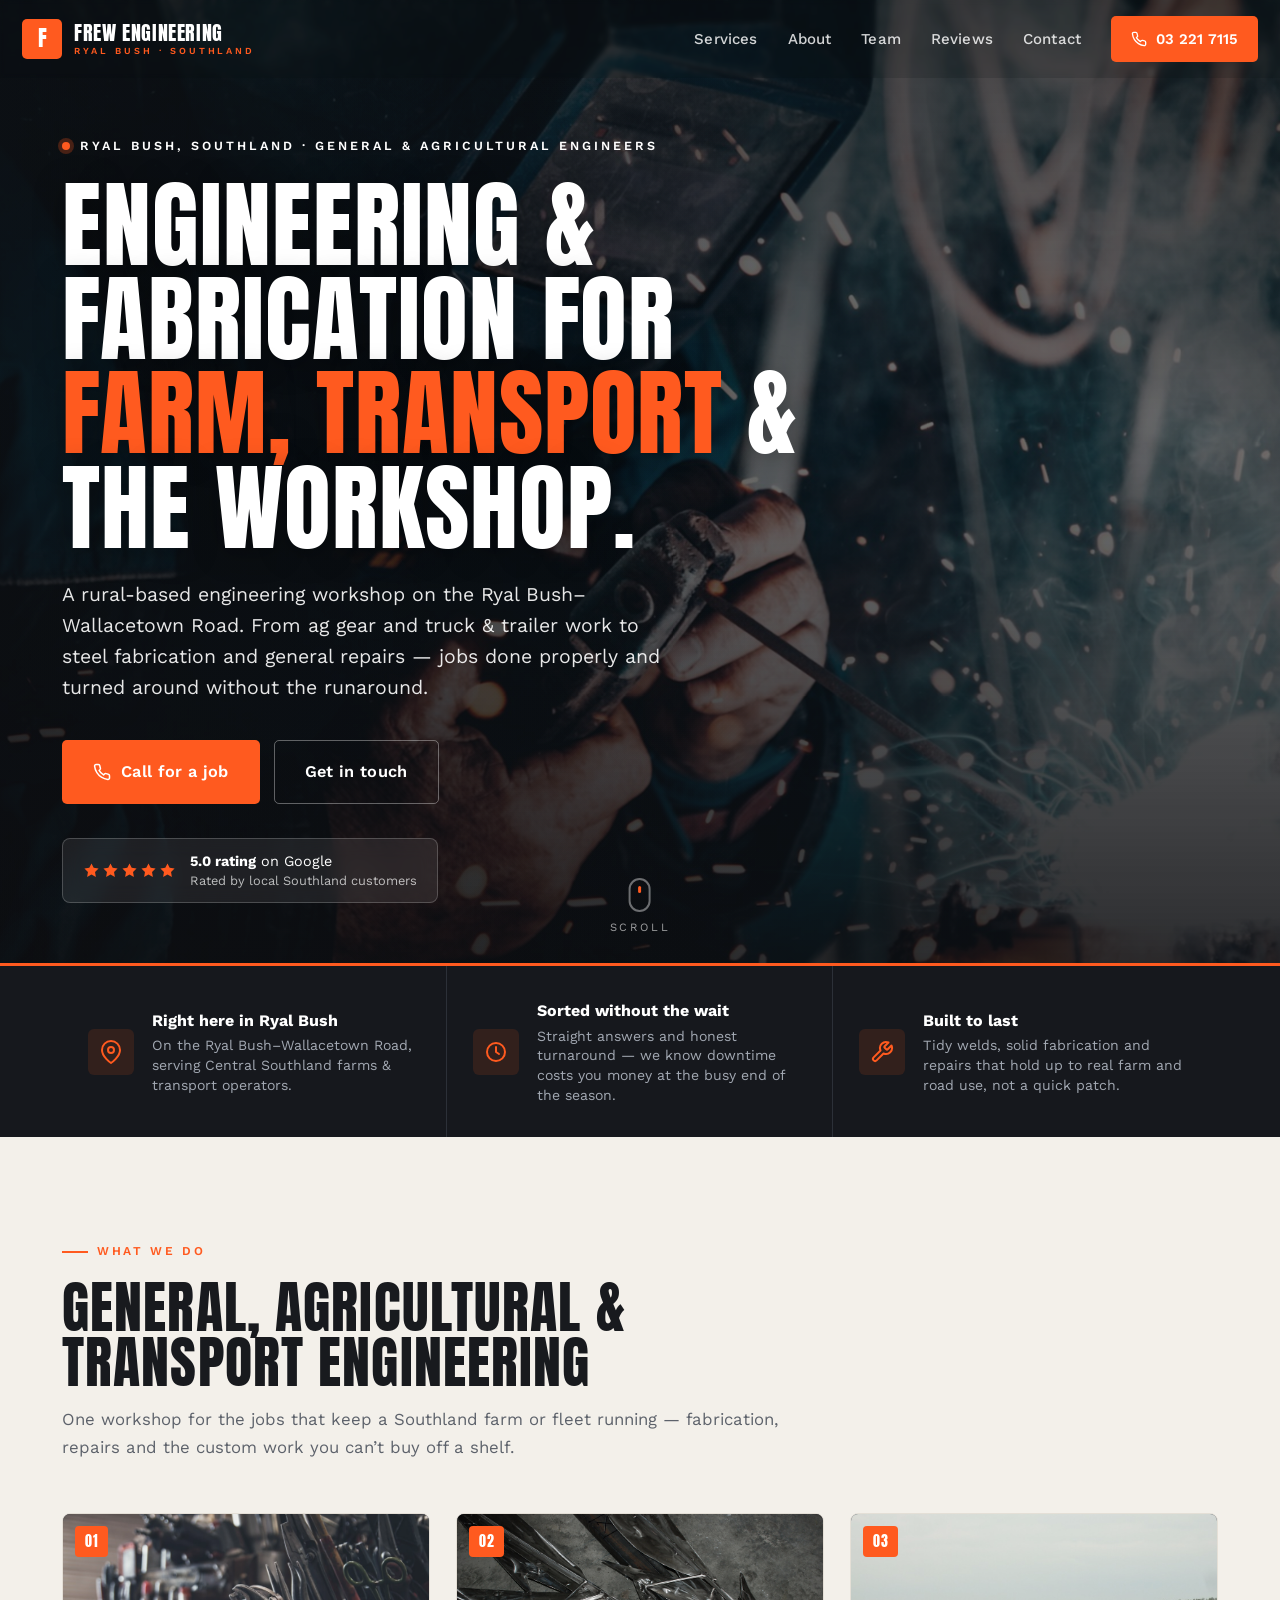
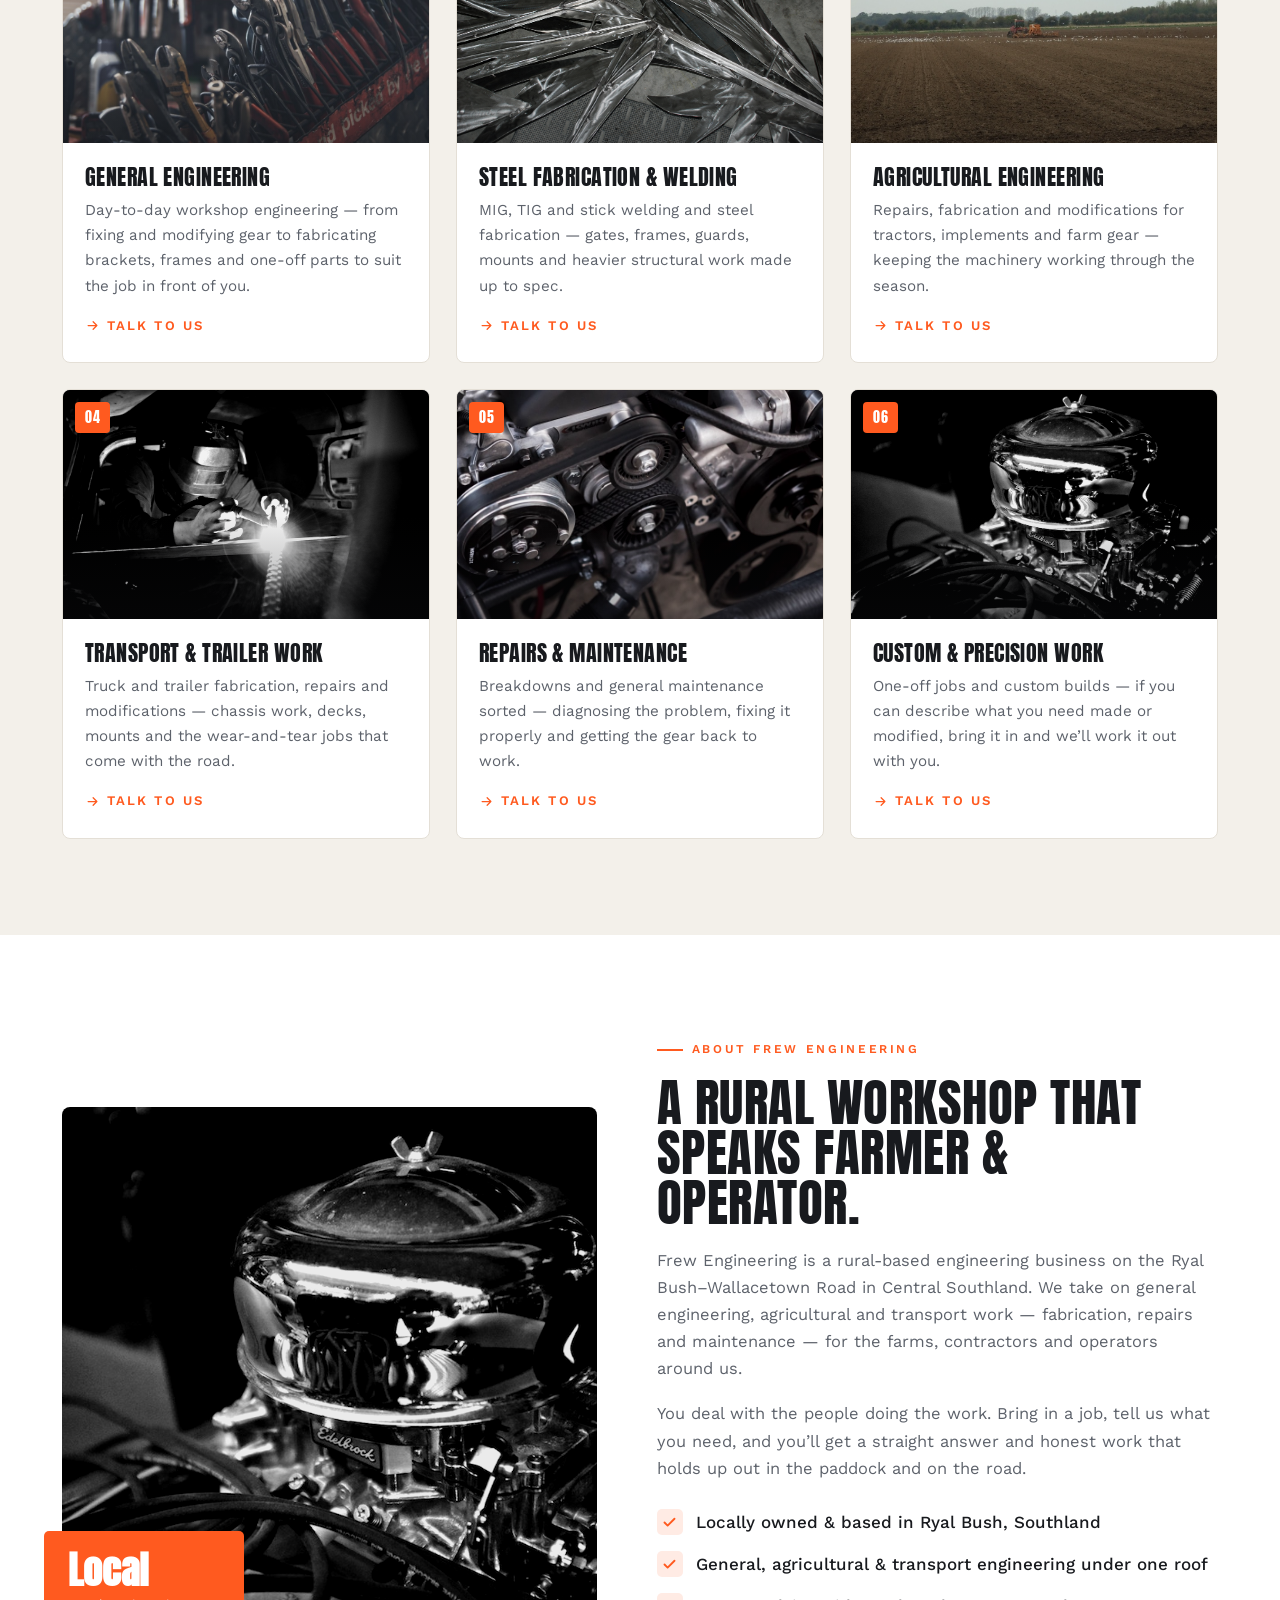
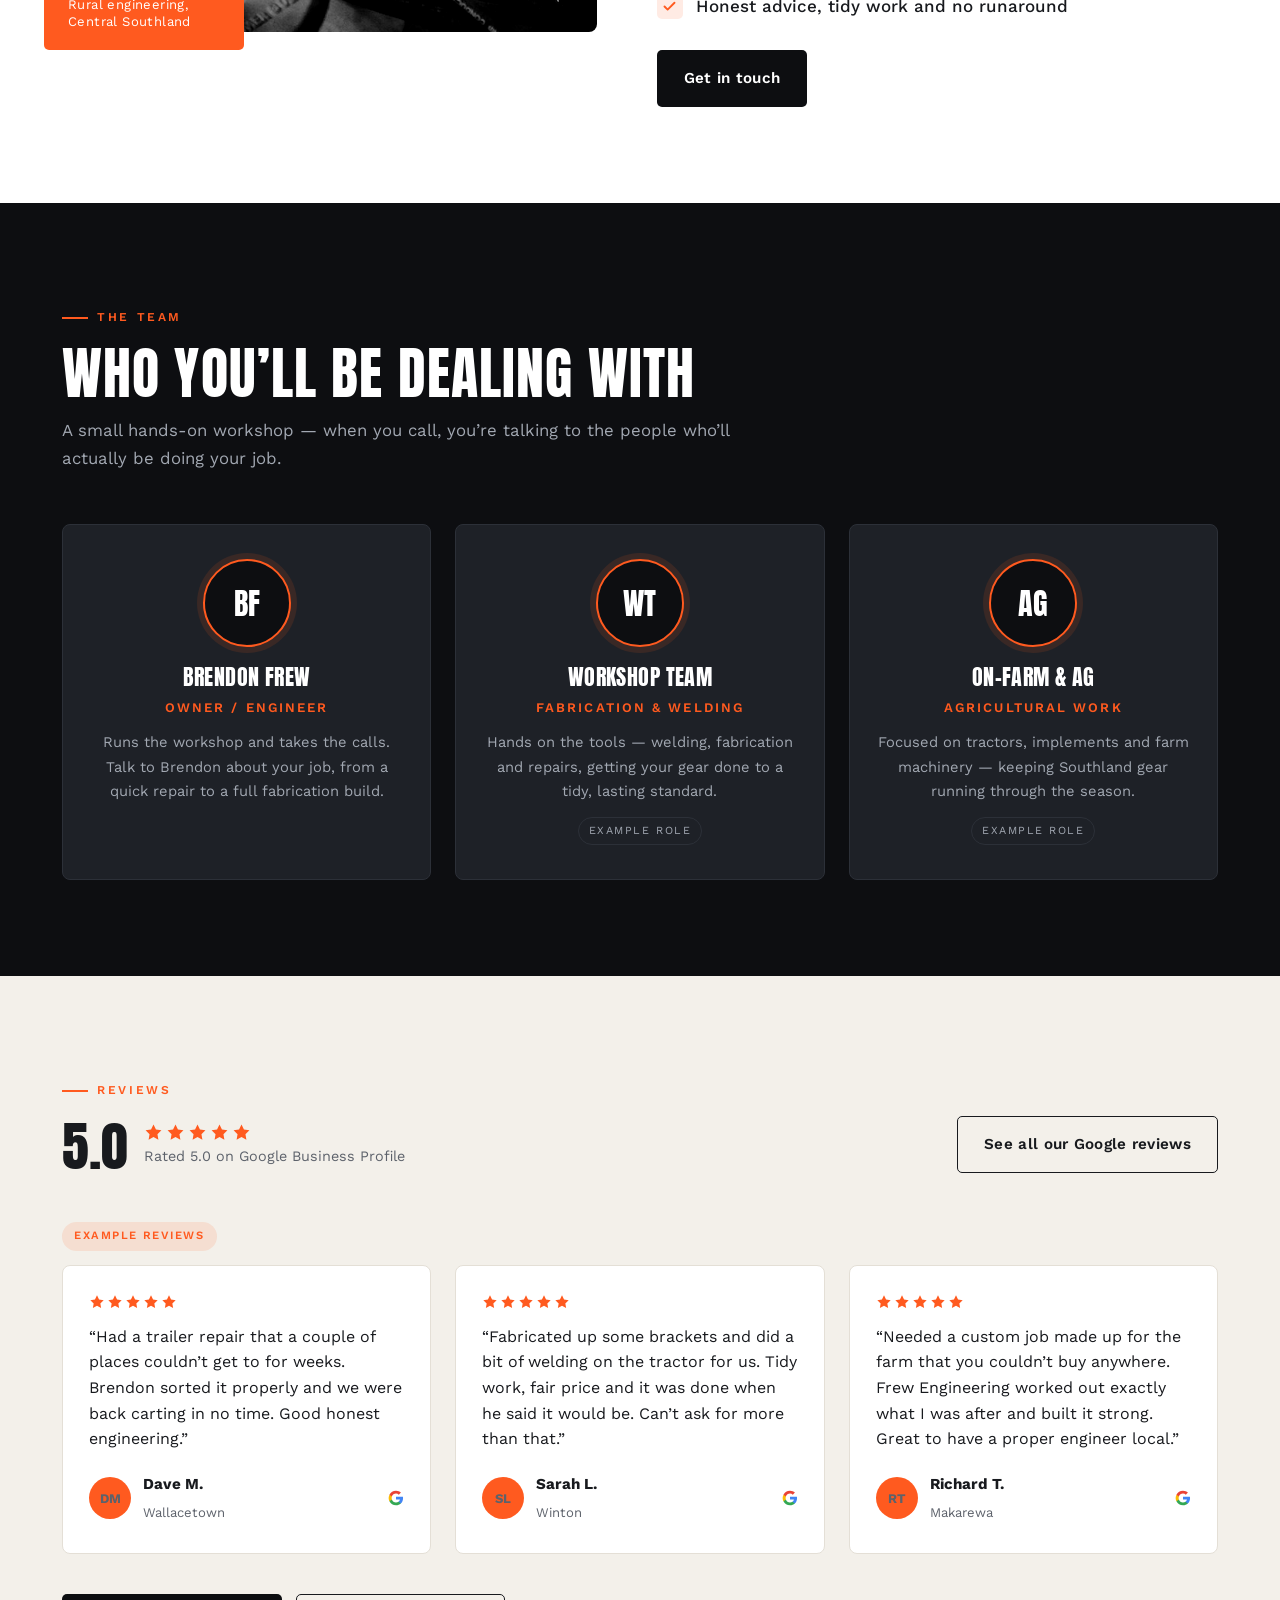
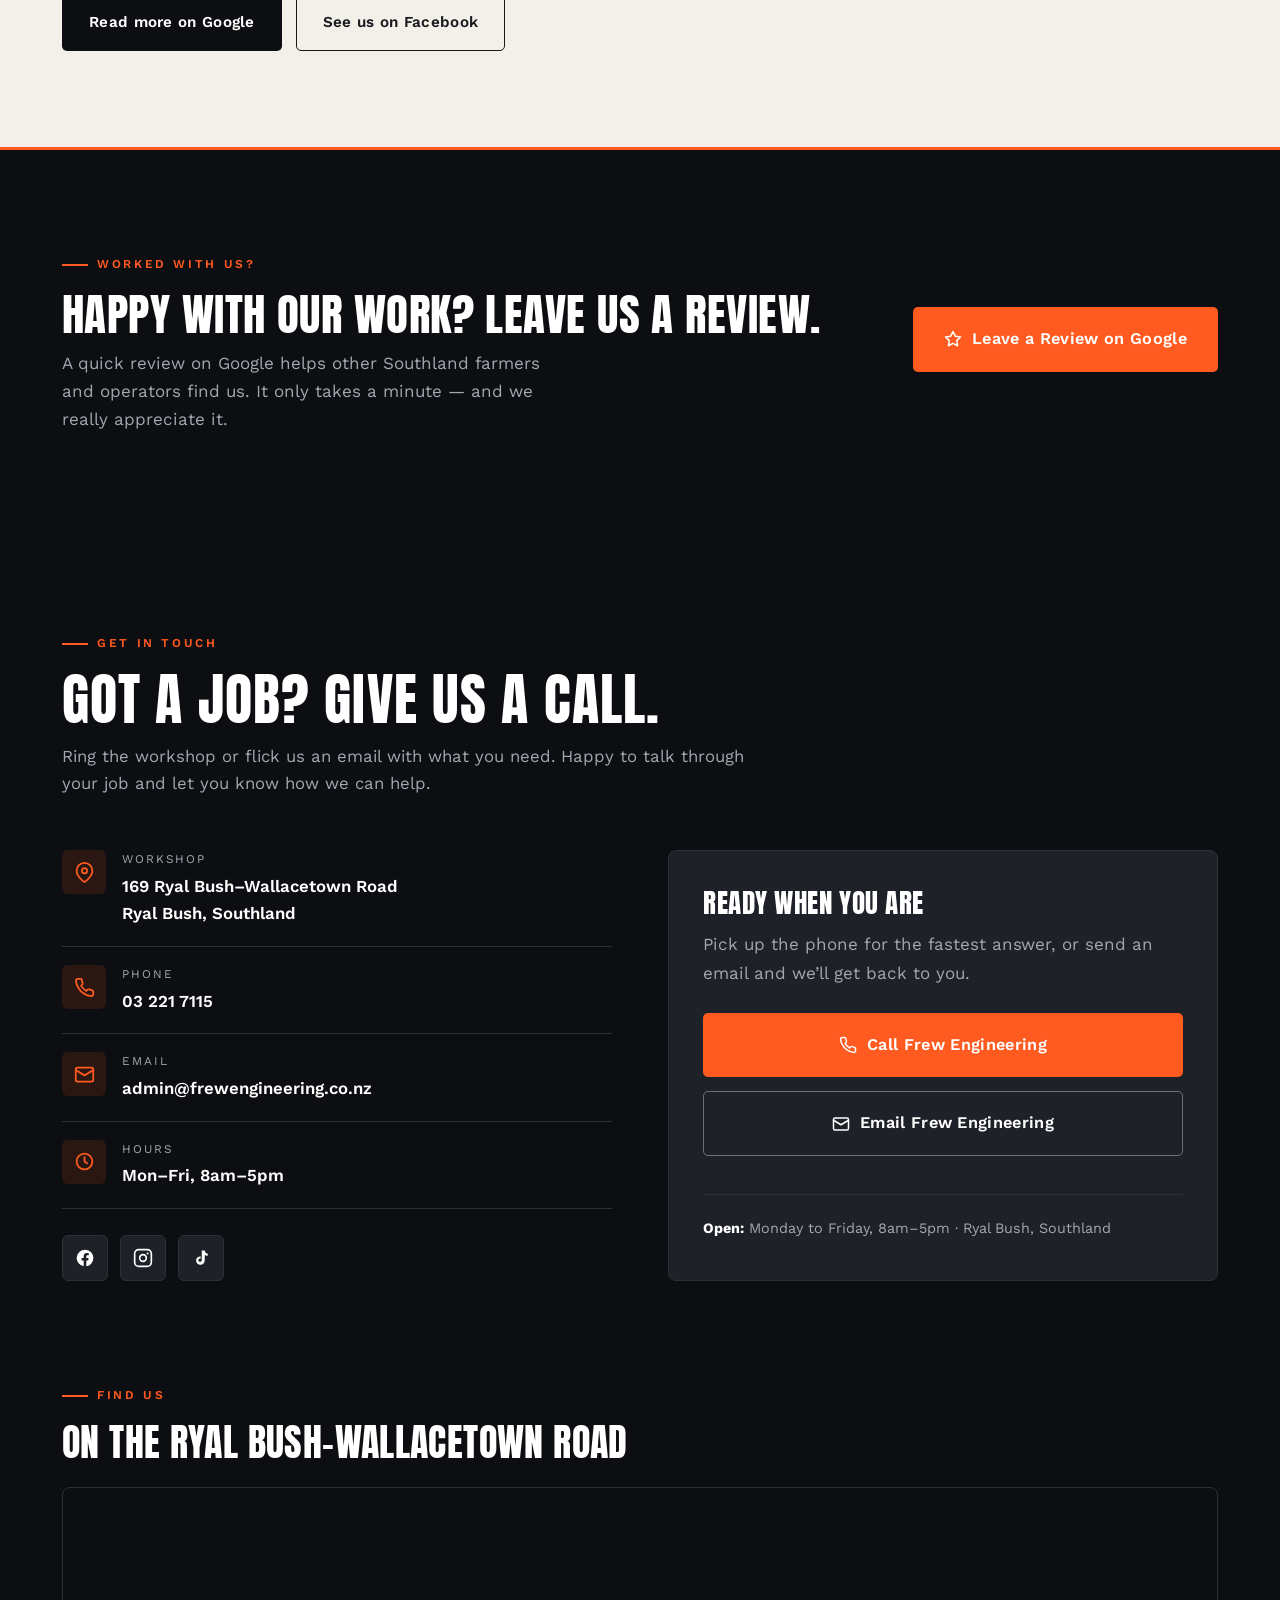
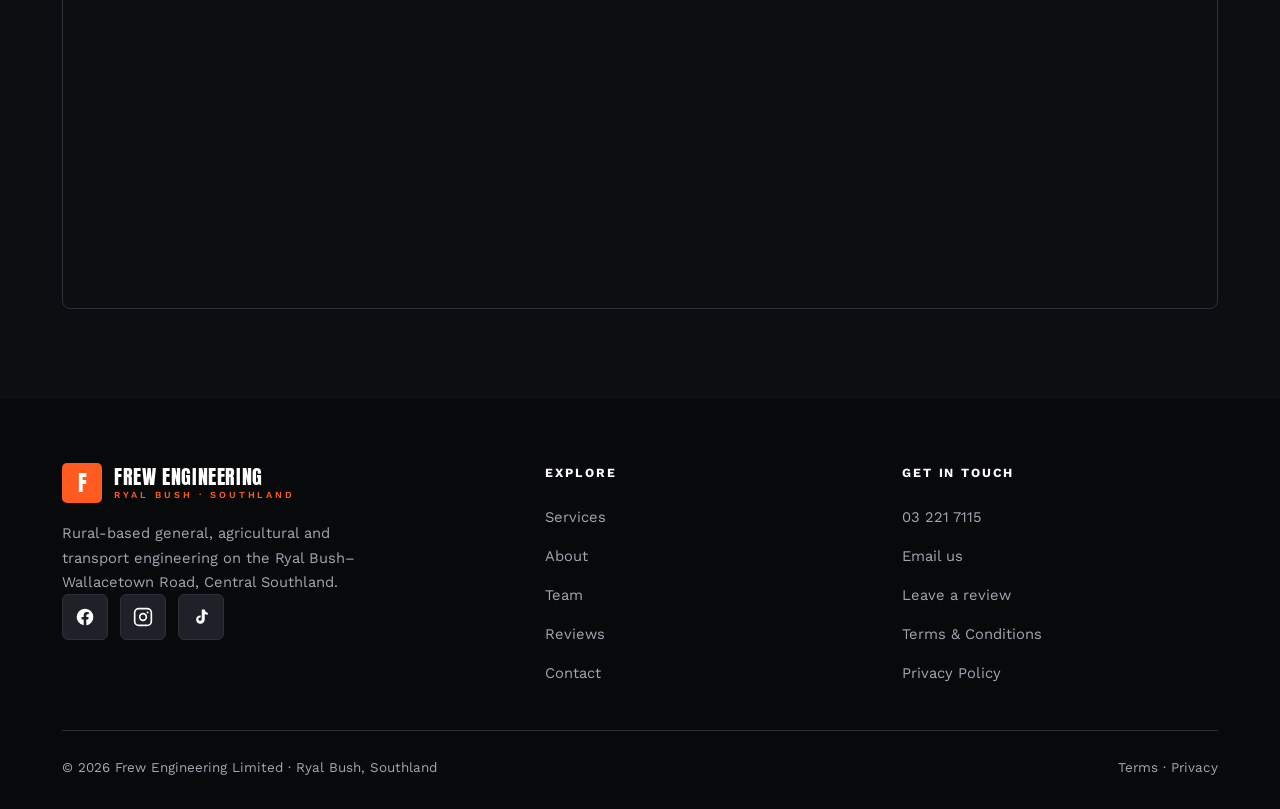
==== index.html @ 69d9ba25 "Initial build: Frew Engineering Limited" ====
<!DOCTYPE html>
<html lang="en-NZ">
<head>
<meta charset="UTF-8">
<meta name="viewport" content="width=device-width, initial-scale=1">
<title>Frew Engineering Limited | General &amp; Agricultural Engineering, Ryal Bush</title>
<meta name="description" content="Frew Engineering Limited — rural-based general, agricultural and transport engineering at Ryal Bush, Southland. Welding, steel fabrication, repairs and maintenance. Call Brendon on 03 221 7115.">
<meta name="theme-color" content="#0d0e11">
<link rel="icon" href="favicon.svg" type="image/svg+xml">
<!-- Open Graph -->
<meta property="og:type" content="website">
<meta property="og:title" content="Frew Engineering Limited | Engineering &amp; Fabrication, Ryal Bush">
<meta property="og:description" content="Rural-based general, agricultural and transport engineering in Central Southland. Welding, fabrication, repairs and maintenance.">
<meta property="og:image" content="img/hero-1.jpg">
<link rel="preconnect" href="https://fonts.googleapis.com">
<link rel="preconnect" href="https://fonts.gstatic.com" crossorigin>
<link href="https://fonts.googleapis.com/css2?family=Anton&family=Work+Sans:wght@400;500;600;700&display=swap" rel="stylesheet">
<link rel="stylesheet" href="styles.css">
</head>
<body>

<!-- INTRO -->
<div id="intro">
  <div class="intro-mark">
    <div class="m"><span>FREW ENGINEERING</span></div>
    <div class="bar"></div>
    <div class="sub">Ryal Bush &middot; Southland</div>
  </div>
</div>

<!-- NAV -->
<header class="nav" id="nav">
  <a href="#top" class="brand" aria-label="Frew Engineering Limited home">
    <span class="brand-mark">F</span>
    <span class="brand-name">Frew Engineering<small>Ryal Bush &middot; Southland</small></span>
  </a>
  <nav class="nav-links" id="navlinks" aria-label="Primary">
    <a href="#services" class="link">Services</a>
    <a href="#about" class="link">About</a>
    <a href="#crew" class="link">Team</a>
    <a href="#reviews" class="link">Reviews</a>
    <a href="#contact" class="link">Contact</a>
    <a href="tel:+6432217115" class="nav-cta">
      <svg viewBox="0 0 24 24" fill="none" stroke="currentColor" stroke-width="2" stroke-linecap="round" stroke-linejoin="round"><path d="M22 16.92v3a2 2 0 0 1-2.18 2 19.79 19.79 0 0 1-8.63-3.07 19.5 19.5 0 0 1-6-6 19.79 19.79 0 0 1-3.07-8.67A2 2 0 0 1 4.11 2h3a2 2 0 0 1 2 1.72c.13.98.36 1.94.7 2.86a2 2 0 0 1-.45 2.11L8.09 9.91a16 16 0 0 0 6 6l1.22-1.27a2 2 0 0 1 2.11-.45c.92.34 1.88.57 2.86.7A2 2 0 0 1 22 16.92z"/></svg>
      03 221 7115
    </a>
  </nav>
  <button class="hamburger" id="burger" aria-label="Menu" aria-controls="navlinks" aria-expanded="false">
    <span></span><span></span><span></span>
  </button>
</header>

<main id="top">

<!-- HERO -->
<section class="hero" id="hero">
  <div class="hero-slides">
    <div class="hero-slide active" style="background-image:url('img/hero-1.jpg')"></div>
    <div class="hero-slide" data-bg="img/hero-2.jpg"></div>
    <div class="hero-slide" data-bg="img/hero-3.jpg"></div>
  </div>
  <div class="hero-overlay"></div>
  <div class="hero-inner">
    <span class="hero-eyebrow"><span class="dot"></span>Ryal Bush, Southland &middot; General &amp; Agricultural Engineers</span>
    <h1>Engineering &amp; fabrication for <span class="accent">farm, transport</span> &amp; the workshop.</h1>
    <p class="hero-sub">A rural-based engineering workshop on the Ryal Bush&ndash;Wallacetown Road. From ag gear and truck &amp; trailer work to steel fabrication and general repairs &mdash; jobs done properly and turned around without the runaround.</p>
    <div class="hero-cta">
      <a href="tel:+6432217115" class="btn btn--primary btn--lg">
        <svg viewBox="0 0 24 24" fill="none" stroke="currentColor" stroke-width="2" stroke-linecap="round" stroke-linejoin="round"><path d="M22 16.92v3a2 2 0 0 1-2.18 2 19.79 19.79 0 0 1-8.63-3.07 19.5 19.5 0 0 1-6-6 19.79 19.79 0 0 1-3.07-8.67A2 2 0 0 1 4.11 2h3a2 2 0 0 1 2 1.72c.13.98.36 1.94.7 2.86a2 2 0 0 1-.45 2.11L8.09 9.91a16 16 0 0 0 6 6l1.22-1.27a2 2 0 0 1 2.11-.45c.92.34 1.88.57 2.86.7A2 2 0 0 1 22 16.92z"/></svg>
        Call for a job
      </a>
      <a href="#contact" class="btn btn--ghost btn--lg">Get in touch</a>
    </div>
    <div class="hero-badge">
      <span class="stars" aria-hidden="true">
        <svg viewBox="0 0 24 24" fill="currentColor"><path d="M12 2l3.09 6.26L22 9.27l-5 4.87 1.18 6.88L12 17.77l-6.18 3.25L7 14.14l-5-4.87 6.91-1.01L12 2z"/></svg>
        <svg viewBox="0 0 24 24" fill="currentColor"><path d="M12 2l3.09 6.26L22 9.27l-5 4.87 1.18 6.88L12 17.77l-6.18 3.25L7 14.14l-5-4.87 6.91-1.01L12 2z"/></svg>
        <svg viewBox="0 0 24 24" fill="currentColor"><path d="M12 2l3.09 6.26L22 9.27l-5 4.87 1.18 6.88L12 17.77l-6.18 3.25L7 14.14l-5-4.87 6.91-1.01L12 2z"/></svg>
        <svg viewBox="0 0 24 24" fill="currentColor"><path d="M12 2l3.09 6.26L22 9.27l-5 4.87 1.18 6.88L12 17.77l-6.18 3.25L7 14.14l-5-4.87 6.91-1.01L12 2z"/></svg>
        <svg viewBox="0 0 24 24" fill="currentColor"><path d="M12 2l3.09 6.26L22 9.27l-5 4.87 1.18 6.88L12 17.77l-6.18 3.25L7 14.14l-5-4.87 6.91-1.01L12 2z"/></svg>
      </span>
      <span class="txt"><b>5.0 rating</b> on Google<span>Rated by local Southland customers</span></span>
    </div>
  </div>
  <div class="scroll-hint" aria-hidden="true"><span class="mouse"></span>Scroll</div>
</section>

<!-- TRUST STRIP -->
<section class="trust">
  <div class="wrap">
    <div class="trust-grid">
      <div class="trust-item reveal">
        <span class="trust-ic"><svg viewBox="0 0 24 24" fill="none" stroke="currentColor" stroke-width="2" stroke-linecap="round" stroke-linejoin="round"><path d="M21 10c0 7-9 13-9 13s-9-6-9-13a9 9 0 0 1 18 0z"/><circle cx="12" cy="10" r="3"/></svg></span>
        <div><h4>Right here in Ryal Bush</h4><p>On the Ryal Bush&ndash;Wallacetown Road, serving Central Southland farms &amp; transport operators.</p></div>
      </div>
      <div class="trust-item reveal">
        <span class="trust-ic"><svg viewBox="0 0 24 24" fill="none" stroke="currentColor" stroke-width="2" stroke-linecap="round" stroke-linejoin="round"><circle cx="12" cy="12" r="9"/><path d="M12 7v5l3 2"/></svg></span>
        <div><h4>Sorted without the wait</h4><p>Straight answers and honest turnaround &mdash; we know downtime costs you money at the busy end of the season.</p></div>
      </div>
      <div class="trust-item reveal">
        <span class="trust-ic"><svg viewBox="0 0 24 24" fill="none" stroke="currentColor" stroke-width="2" stroke-linecap="round" stroke-linejoin="round"><path d="M14.7 6.3a1 1 0 0 0 0 1.4l1.6 1.6a1 1 0 0 0 1.4 0l3.77-3.77a6 6 0 0 1-7.94 7.94l-6.91 6.91a2.12 2.12 0 0 1-3-3l6.91-6.91a6 6 0 0 1 7.94-7.94l-3.76 3.76z"/></svg></span>
        <div><h4>Built to last</h4><p>Tidy welds, solid fabrication and repairs that hold up to real farm and road use, not a quick patch.</p></div>
      </div>
    </div>
  </div>
</section>

<!-- SERVICES -->
<section class="section section--bone" id="services">
  <div class="wrap">
    <div class="section-head reveal">
      <span class="eyebrow">What we do</span>
      <h2>General, agricultural &amp; transport engineering</h2>
      <p>One workshop for the jobs that keep a Southland farm or fleet running &mdash; fabrication, repairs and the custom work you can&rsquo;t buy off a shelf.</p>
    </div>
    <div class="svc-grid">

      <article class="svc-card reveal">
        <div class="svc-media"><span class="svc-num">01</span><img src="img/svc-general.jpg" alt="Workshop tools and general engineering equipment" loading="lazy" width="640" height="400"></div>
        <div class="svc-body">
          <h3>General Engineering</h3>
          <p>Day-to-day workshop engineering &mdash; from fixing and modifying gear to fabricating brackets, frames and one-off parts to suit the job in front of you.</p>
          <span class="svc-tag"><svg viewBox="0 0 24 24" fill="none" stroke="currentColor" stroke-width="2" stroke-linecap="round" stroke-linejoin="round"><path d="M5 12h14M13 6l6 6-6 6"/></svg>Talk to us</span>
        </div>
      </article>

      <article class="svc-card reveal">
        <div class="svc-media"><span class="svc-num">02</span><img src="img/svc-fab.jpg" alt="Fabricated steel components in the workshop" loading="lazy" width="640" height="400"></div>
        <div class="svc-body">
          <h3>Steel Fabrication &amp; Welding</h3>
          <p>MIG, TIG and stick welding and steel fabrication &mdash; gates, frames, guards, mounts and heavier structural work made up to spec.</p>
          <span class="svc-tag"><svg viewBox="0 0 24 24" fill="none" stroke="currentColor" stroke-width="2" stroke-linecap="round" stroke-linejoin="round"><path d="M5 12h14M13 6l6 6-6 6"/></svg>Talk to us</span>
        </div>
      </article>

      <article class="svc-card reveal">
        <div class="svc-media"><span class="svc-num">03</span><img src="img/svc-agri2.jpg" alt="Tractor working a Southland paddock" loading="lazy" width="640" height="400"></div>
        <div class="svc-body">
          <h3>Agricultural Engineering</h3>
          <p>Repairs, fabrication and modifications for tractors, implements and farm gear &mdash; keeping the machinery working through the season.</p>
          <span class="svc-tag"><svg viewBox="0 0 24 24" fill="none" stroke="currentColor" stroke-width="2" stroke-linecap="round" stroke-linejoin="round"><path d="M5 12h14M13 6l6 6-6 6"/></svg>Talk to us</span>
        </div>
      </article>

      <article class="svc-card reveal">
        <div class="svc-media"><span class="svc-num">04</span><img src="img/svc-transport2.jpg" alt="Welding work on a vehicle chassis" loading="lazy" width="640" height="400"></div>
        <div class="svc-body">
          <h3>Transport &amp; Trailer Work</h3>
          <p>Truck and trailer fabrication, repairs and modifications &mdash; chassis work, decks, mounts and the wear-and-tear jobs that come with the road.</p>
          <span class="svc-tag"><svg viewBox="0 0 24 24" fill="none" stroke="currentColor" stroke-width="2" stroke-linecap="round" stroke-linejoin="round"><path d="M5 12h14M13 6l6 6-6 6"/></svg>Talk to us</span>
        </div>
      </article>

      <article class="svc-card reveal">
        <div class="svc-media"><span class="svc-num">05</span><img src="img/svc-repair2.jpg" alt="Close-up of machinery being serviced" loading="lazy" width="640" height="400"></div>
        <div class="svc-body">
          <h3>Repairs &amp; Maintenance</h3>
          <p>Breakdowns and general maintenance sorted &mdash; diagnosing the problem, fixing it properly and getting the gear back to work.</p>
          <span class="svc-tag"><svg viewBox="0 0 24 24" fill="none" stroke="currentColor" stroke-width="2" stroke-linecap="round" stroke-linejoin="round"><path d="M5 12h14M13 6l6 6-6 6"/></svg>Talk to us</span>
        </div>
      </article>

      <article class="svc-card reveal">
        <div class="svc-media"><span class="svc-num">06</span><img src="img/svc-machining.jpg" alt="Precision engineered metal component" loading="lazy" width="640" height="400"></div>
        <div class="svc-body">
          <h3>Custom &amp; Precision Work</h3>
          <p>One-off jobs and custom builds &mdash; if you can describe what you need made or modified, bring it in and we&rsquo;ll work it out with you.</p>
          <span class="svc-tag"><svg viewBox="0 0 24 24" fill="none" stroke="currentColor" stroke-width="2" stroke-linecap="round" stroke-linejoin="round"><path d="M5 12h14M13 6l6 6-6 6"/></svg>Talk to us</span>
        </div>
      </article>

    </div>
  </div>
</section>

<!-- ABOUT -->
<section class="section section--paper" id="about">
  <div class="wrap">
    <div class="about-grid">
      <div class="about-media reveal">
        <img src="img/about-img.jpg" alt="Engineered metalwork in the Frew Engineering workshop" loading="lazy" width="700" height="525">
        <div class="tag"><b>Local</b><span>Rural engineering, Central Southland</span></div>
      </div>
      <div class="about-copy reveal">
        <span class="eyebrow">About Frew Engineering</span>
        <h2>A rural workshop that speaks farmer &amp; operator.</h2>
        <p>Frew Engineering is a rural-based engineering business on the Ryal Bush&ndash;Wallacetown Road in Central Southland. We take on general engineering, agricultural and transport work &mdash; fabrication, repairs and maintenance &mdash; for the farms, contractors and operators around us.</p>
        <p>You deal with the people doing the work. Bring in a job, tell us what you need, and you&rsquo;ll get a straight answer and honest work that holds up out in the paddock and on the road.</p>
        <ul class="checklist">
          <li><span class="check-ic"><svg viewBox="0 0 24 24" fill="none" stroke="currentColor" stroke-width="3" stroke-linecap="round" stroke-linejoin="round"><path d="M20 6L9 17l-5-5"/></svg></span>Locally owned &amp; based in Ryal Bush, Southland</li>
          <li><span class="check-ic"><svg viewBox="0 0 24 24" fill="none" stroke="currentColor" stroke-width="3" stroke-linecap="round" stroke-linejoin="round"><path d="M20 6L9 17l-5-5"/></svg></span>General, agricultural &amp; transport engineering under one roof</li>
          <li><span class="check-ic"><svg viewBox="0 0 24 24" fill="none" stroke="currentColor" stroke-width="3" stroke-linecap="round" stroke-linejoin="round"><path d="M20 6L9 17l-5-5"/></svg></span>Honest advice, tidy work and no runaround</li>
        </ul>
        <div style="margin-top:30px"><a href="#contact" class="btn btn--dark">Get in touch</a></div>
      </div>
    </div>
  </div>
</section>

<!-- CREW -->
<section class="section section--dark" id="crew">
  <div class="wrap">
    <div class="section-head reveal">
      <span class="eyebrow">The team</span>
      <h2>Who you&rsquo;ll be dealing with</h2>
      <p>A small hands-on workshop &mdash; when you call, you&rsquo;re talking to the people who&rsquo;ll actually be doing your job.</p>
    </div>
    <div class="crew-grid">
      <article class="crew-card reveal">
        <div class="avatar">BF</div>
        <h3>Brendon Frew</h3>
        <div class="crew-role">Owner / Engineer</div>
        <p>Runs the workshop and takes the calls. Talk to Brendon about your job, from a quick repair to a full fabrication build.</p>
      </article>
      <article class="crew-card reveal">
        <div class="avatar">WT</div>
        <h3>Workshop Team</h3>
        <div class="crew-role">Fabrication &amp; Welding</div>
        <p>Hands on the tools &mdash; welding, fabrication and repairs, getting your gear done to a tidy, lasting standard.</p>
        <span class="crew-badge">Example role</span>
      </article>
      <article class="crew-card reveal">
        <div class="avatar">AG</div>
        <h3>On-Farm &amp; Ag</h3>
        <div class="crew-role">Agricultural Work</div>
        <p>Focused on tractors, implements and farm machinery &mdash; keeping Southland gear running through the season.</p>
        <span class="crew-badge">Example role</span>
      </article>
    </div>
  </div>
</section>

<!-- REVIEWS -->
<section class="section section--bone" id="reviews">
  <div class="wrap">
    <div class="rev-top reveal">
      <div>
        <span class="eyebrow">Reviews</span>
        <div class="rev-score">
          <span class="big">5.0</span>
          <div>
            <span class="stars" aria-label="5 out of 5 stars">
              <svg viewBox="0 0 24 24" fill="currentColor"><path d="M12 2l3.09 6.26L22 9.27l-5 4.87 1.18 6.88L12 17.77l-6.18 3.25L7 14.14l-5-4.87 6.91-1.01L12 2z"/></svg>
              <svg viewBox="0 0 24 24" fill="currentColor"><path d="M12 2l3.09 6.26L22 9.27l-5 4.87 1.18 6.88L12 17.77l-6.18 3.25L7 14.14l-5-4.87 6.91-1.01L12 2z"/></svg>
              <svg viewBox="0 0 24 24" fill="currentColor"><path d="M12 2l3.09 6.26L22 9.27l-5 4.87 1.18 6.88L12 17.77l-6.18 3.25L7 14.14l-5-4.87 6.91-1.01L12 2z"/></svg>
              <svg viewBox="0 0 24 24" fill="currentColor"><path d="M12 2l3.09 6.26L22 9.27l-5 4.87 1.18 6.88L12 17.77l-6.18 3.25L7 14.14l-5-4.87 6.91-1.01L12 2z"/></svg>
              <svg viewBox="0 0 24 24" fill="currentColor"><path d="M12 2l3.09 6.26L22 9.27l-5 4.87 1.18 6.88L12 17.77l-6.18 3.25L7 14.14l-5-4.87 6.91-1.01L12 2z"/></svg>
            </span>
            <div class="sub">Rated 5.0 on Google Business Profile</div>
          </div>
        </div>
      </div>
      <a href="https://www.google.com/search?q=Frew+Engineering+Limited+Ryal+Bush+Southland+reviews" target="_blank" rel="noopener" class="btn btn--outline">
        See all our Google reviews
      </a>
    </div>

    <span class="example-badge">Example reviews</span>
    <div class="rev-grid">
      <article class="rev-card reveal">
        <span class="stars" aria-hidden="true">
          <svg viewBox="0 0 24 24" fill="currentColor"><path d="M12 2l3.09 6.26L22 9.27l-5 4.87 1.18 6.88L12 17.77l-6.18 3.25L7 14.14l-5-4.87 6.91-1.01L12 2z"/></svg><svg viewBox="0 0 24 24" fill="currentColor"><path d="M12 2l3.09 6.26L22 9.27l-5 4.87 1.18 6.88L12 17.77l-6.18 3.25L7 14.14l-5-4.87 6.91-1.01L12 2z"/></svg><svg viewBox="0 0 24 24" fill="currentColor"><path d="M12 2l3.09 6.26L22 9.27l-5 4.87 1.18 6.88L12 17.77l-6.18 3.25L7 14.14l-5-4.87 6.91-1.01L12 2z"/></svg><svg viewBox="0 0 24 24" fill="currentColor"><path d="M12 2l3.09 6.26L22 9.27l-5 4.87 1.18 6.88L12 17.77l-6.18 3.25L7 14.14l-5-4.87 6.91-1.01L12 2z"/></svg><svg viewBox="0 0 24 24" fill="currentColor"><path d="M12 2l3.09 6.26L22 9.27l-5 4.87 1.18 6.88L12 17.77l-6.18 3.25L7 14.14l-5-4.87 6.91-1.01L12 2z"/></svg>
        </span>
        <p class="rev-quote">&ldquo;Had a trailer repair that a couple of places couldn&rsquo;t get to for weeks. Brendon sorted it properly and we were back carting in no time. Good honest engineering.&rdquo;</p>
        <div class="rev-who"><span class="rev-ava">DM</span><div><b>Dave M.</b><span>Wallacetown</span></div><span class="rev-gmark"><svg viewBox="0 0 24 24"><path fill="#4285F4" d="M22.56 12.25c0-.78-.07-1.53-.2-2.25H12v4.26h5.92a5.06 5.06 0 0 1-2.2 3.32v2.77h3.57c2.08-1.92 3.27-4.74 3.27-8.1z"/><path fill="#34A853" d="M12 23c2.97 0 5.46-.98 7.28-2.66l-3.57-2.77c-.98.66-2.23 1.06-3.71 1.06-2.86 0-5.29-1.93-6.16-4.53H2.18v2.84A11 11 0 0 0 12 23z"/><path fill="#FBBC05" d="M5.84 14.1a6.6 6.6 0 0 1 0-4.2V7.06H2.18a11 11 0 0 0 0 9.88l3.66-2.84z"/><path fill="#EA4335" d="M12 5.38c1.62 0 3.06.56 4.21 1.64l3.15-3.15C17.45 2.09 14.97 1 12 1A11 11 0 0 0 2.18 7.06l3.66 2.84C6.71 7.3 9.14 5.38 12 5.38z"/></svg></span></div>
      </article>

      <article class="rev-card reveal">
        <span class="stars" aria-hidden="true">
          <svg viewBox="0 0 24 24" fill="currentColor"><path d="M12 2l3.09 6.26L22 9.27l-5 4.87 1.18 6.88L12 17.77l-6.18 3.25L7 14.14l-5-4.87 6.91-1.01L12 2z"/></svg><svg viewBox="0 0 24 24" fill="currentColor"><path d="M12 2l3.09 6.26L22 9.27l-5 4.87 1.18 6.88L12 17.77l-6.18 3.25L7 14.14l-5-4.87 6.91-1.01L12 2z"/></svg><svg viewBox="0 0 24 24" fill="currentColor"><path d="M12 2l3.09 6.26L22 9.27l-5 4.87 1.18 6.88L12 17.77l-6.18 3.25L7 14.14l-5-4.87 6.91-1.01L12 2z"/></svg><svg viewBox="0 0 24 24" fill="currentColor"><path d="M12 2l3.09 6.26L22 9.27l-5 4.87 1.18 6.88L12 17.77l-6.18 3.25L7 14.14l-5-4.87 6.91-1.01L12 2z"/></svg><svg viewBox="0 0 24 24" fill="currentColor"><path d="M12 2l3.09 6.26L22 9.27l-5 4.87 1.18 6.88L12 17.77l-6.18 3.25L7 14.14l-5-4.87 6.91-1.01L12 2z"/></svg>
        </span>
        <p class="rev-quote">&ldquo;Fabricated up some brackets and did a bit of welding on the tractor for us. Tidy work, fair price and it was done when he said it would be. Can&rsquo;t ask for more than that.&rdquo;</p>
        <div class="rev-who"><span class="rev-ava">SL</span><div><b>Sarah L.</b><span>Winton</span></div><span class="rev-gmark"><svg viewBox="0 0 24 24"><path fill="#4285F4" d="M22.56 12.25c0-.78-.07-1.53-.2-2.25H12v4.26h5.92a5.06 5.06 0 0 1-2.2 3.32v2.77h3.57c2.08-1.92 3.27-4.74 3.27-8.1z"/><path fill="#34A853" d="M12 23c2.97 0 5.46-.98 7.28-2.66l-3.57-2.77c-.98.66-2.23 1.06-3.71 1.06-2.86 0-5.29-1.93-6.16-4.53H2.18v2.84A11 11 0 0 0 12 23z"/><path fill="#FBBC05" d="M5.84 14.1a6.6 6.6 0 0 1 0-4.2V7.06H2.18a11 11 0 0 0 0 9.88l3.66-2.84z"/><path fill="#EA4335" d="M12 5.38c1.62 0 3.06.56 4.21 1.64l3.15-3.15C17.45 2.09 14.97 1 12 1A11 11 0 0 0 2.18 7.06l3.66 2.84C6.71 7.3 9.14 5.38 12 5.38z"/></svg></span></div>
      </article>

      <article class="rev-card reveal">
        <span class="stars" aria-hidden="true">
          <svg viewBox="0 0 24 24" fill="currentColor"><path d="M12 2l3.09 6.26L22 9.27l-5 4.87 1.18 6.88L12 17.77l-6.18 3.25L7 14.14l-5-4.87 6.91-1.01L12 2z"/></svg><svg viewBox="0 0 24 24" fill="currentColor"><path d="M12 2l3.09 6.26L22 9.27l-5 4.87 1.18 6.88L12 17.77l-6.18 3.25L7 14.14l-5-4.87 6.91-1.01L12 2z"/></svg><svg viewBox="0 0 24 24" fill="currentColor"><path d="M12 2l3.09 6.26L22 9.27l-5 4.87 1.18 6.88L12 17.77l-6.18 3.25L7 14.14l-5-4.87 6.91-1.01L12 2z"/></svg><svg viewBox="0 0 24 24" fill="currentColor"><path d="M12 2l3.09 6.26L22 9.27l-5 4.87 1.18 6.88L12 17.77l-6.18 3.25L7 14.14l-5-4.87 6.91-1.01L12 2z"/></svg><svg viewBox="0 0 24 24" fill="currentColor"><path d="M12 2l3.09 6.26L22 9.27l-5 4.87 1.18 6.88L12 17.77l-6.18 3.25L7 14.14l-5-4.87 6.91-1.01L12 2z"/></svg>
        </span>
        <p class="rev-quote">&ldquo;Needed a custom job made up for the farm that you couldn&rsquo;t buy anywhere. Frew Engineering worked out exactly what I was after and built it strong. Great to have a proper engineer local.&rdquo;</p>
        <div class="rev-who"><span class="rev-ava">RT</span><div><b>Richard T.</b><span>Makarewa</span></div><span class="rev-gmark"><svg viewBox="0 0 24 24"><path fill="#4285F4" d="M22.56 12.25c0-.78-.07-1.53-.2-2.25H12v4.26h5.92a5.06 5.06 0 0 1-2.2 3.32v2.77h3.57c2.08-1.92 3.27-4.74 3.27-8.1z"/><path fill="#34A853" d="M12 23c2.97 0 5.46-.98 7.28-2.66l-3.57-2.77c-.98.66-2.23 1.06-3.71 1.06-2.86 0-5.29-1.93-6.16-4.53H2.18v2.84A11 11 0 0 0 12 23z"/><path fill="#FBBC05" d="M5.84 14.1a6.6 6.6 0 0 1 0-4.2V7.06H2.18a11 11 0 0 0 0 9.88l3.66-2.84z"/><path fill="#EA4335" d="M12 5.38c1.62 0 3.06.56 4.21 1.64l3.15-3.15C17.45 2.09 14.97 1 12 1A11 11 0 0 0 2.18 7.06l3.66 2.84C6.71 7.3 9.14 5.38 12 5.38z"/></svg></span></div>
      </article>
    </div>
    <div class="rev-actions">
      <a href="https://www.google.com/maps/search/?api=1&amp;query=Frew%20Engineering%20Limited%20Ryal%20Bush%20Southland" target="_blank" rel="noopener" class="btn btn--dark">Read more on Google</a>
      <a href="https://www.facebook.com/p/Frew-Engineering-100063772833981/" target="_blank" rel="noopener" class="btn btn--outline">See us on Facebook</a>
    </div>
  </div>
</section>

<!-- REVIEW BANNER -->
<section class="section rbanner" id="leave-review">
  <div class="wrap">
    <div class="rbanner-inner reveal">
      <div>
        <span class="eyebrow">Worked with us?</span>
        <h2>Happy with our work? Leave us a review.</h2>
        <p>A quick review on Google helps other Southland farmers and operators find us. It only takes a minute &mdash; and we really appreciate it.</p>
      </div>
      <a href="https://www.google.com/maps/search/?api=1&amp;query=Frew%20Engineering%20Limited%20Ryal%20Bush%20Southland" target="_blank" rel="noopener" class="btn btn--primary btn--lg">
        <svg viewBox="0 0 24 24" fill="none" stroke="currentColor" stroke-width="2" stroke-linecap="round" stroke-linejoin="round"><path d="M12 2l3.09 6.26L22 9.27l-5 4.87 1.18 6.88L12 17.77l-6.18 3.25L7 14.14l-5-4.87 6.91-1.01L12 2z"/></svg>
        Leave a Review on Google
      </a>
    </div>
  </div>
</section>

<!-- CONTACT -->
<section class="section section--dark" id="contact">
  <div class="wrap">
    <div class="section-head reveal">
      <span class="eyebrow">Get in touch</span>
      <h2>Got a job? Give us a call.</h2>
      <p>Ring the workshop or flick us an email with what you need. Happy to talk through your job and let you know how we can help.</p>
    </div>
    <div class="contact-grid">
      <div class="contact-info reveal">
        <div class="info-row">
          <span class="info-ic"><svg viewBox="0 0 24 24" fill="none" stroke="currentColor" stroke-width="2" stroke-linecap="round" stroke-linejoin="round"><path d="M21 10c0 7-9 13-9 13s-9-6-9-13a9 9 0 0 1 18 0z"/><circle cx="12" cy="10" r="3"/></svg></span>
          <div><div class="lbl">Workshop</div><div class="val">169 Ryal Bush&ndash;Wallacetown Road<br>Ryal Bush, Southland</div></div>
        </div>
        <div class="info-row">
          <span class="info-ic"><svg viewBox="0 0 24 24" fill="none" stroke="currentColor" stroke-width="2" stroke-linecap="round" stroke-linejoin="round"><path d="M22 16.92v3a2 2 0 0 1-2.18 2 19.79 19.79 0 0 1-8.63-3.07 19.5 19.5 0 0 1-6-6 19.79 19.79 0 0 1-3.07-8.67A2 2 0 0 1 4.11 2h3a2 2 0 0 1 2 1.72c.13.98.36 1.94.7 2.86a2 2 0 0 1-.45 2.11L8.09 9.91a16 16 0 0 0 6 6l1.22-1.27a2 2 0 0 1 2.11-.45c.92.34 1.88.57 2.86.7A2 2 0 0 1 22 16.92z"/></svg></span>
          <div><div class="lbl">Phone</div><div class="val"><a href="tel:+6432217115">03 221 7115</a></div></div>
        </div>
        <div class="info-row">
          <span class="info-ic"><svg viewBox="0 0 24 24" fill="none" stroke="currentColor" stroke-width="2" stroke-linecap="round" stroke-linejoin="round"><rect x="2" y="4" width="20" height="16" rx="2"/><path d="M22 7l-10 6L2 7"/></svg></span>
          <div><div class="lbl">Email</div><div class="val"><span data-email data-user="admin" data-domain="frewengineering.co.nz">admin&#64;frewengineering.co.nz</span></div></div>
        </div>
        <div class="info-row">
          <span class="info-ic"><svg viewBox="0 0 24 24" fill="none" stroke="currentColor" stroke-width="2" stroke-linecap="round" stroke-linejoin="round"><circle cx="12" cy="12" r="9"/><path d="M12 7v5l3 2"/></svg></span>
          <div><div class="lbl">Hours</div><div class="val">Mon&ndash;Fri, 8am&ndash;5pm</div></div>
        </div>
        <div class="socials">
          <a class="soc" href="https://www.facebook.com/p/Frew-Engineering-100063772833981/" target="_blank" rel="noopener" aria-label="Frew Engineering on Facebook">
            <svg viewBox="0 0 24 24" fill="currentColor"><path d="M22 12a10 10 0 1 0-11.56 9.88v-6.99H7.9V12h2.54V9.8c0-2.5 1.49-3.89 3.78-3.89 1.09 0 2.24.2 2.24.2v2.46h-1.26c-1.24 0-1.63.77-1.63 1.56V12h2.78l-.44 2.89h-2.34v6.99A10 10 0 0 0 22 12z"/></svg>
          </a>
          <a class="soc" href="https://www.instagram.com/explore/search/keyword/?q=Frew%20Engineering" target="_blank" rel="noopener" aria-label="Search Frew Engineering on Instagram">
            <svg viewBox="0 0 24 24" fill="none" stroke="currentColor" stroke-width="2"><rect x="2" y="2" width="20" height="20" rx="5"/><circle cx="12" cy="12" r="4"/><circle cx="17.5" cy="6.5" r="1.2" fill="currentColor" stroke="none"/></svg>
          </a>
          <a class="soc" href="https://www.tiktok.com/search?q=Frew%20Engineering" target="_blank" rel="noopener" aria-label="Search Frew Engineering on TikTok">
            <svg viewBox="0 0 24 24" fill="currentColor"><path d="M16.5 3c.32 2.2 1.6 3.7 3.7 3.94V9.4c-1.3.13-2.5-.2-3.7-.86v6.1c0 3.4-2.6 5.8-5.9 5.36-2.8-.37-4.7-2.9-4.4-5.7.3-2.6 2.7-4.5 5.4-4.2v2.6c-.4-.1-.8-.13-1.2-.03-1 .24-1.7 1.2-1.5 2.3.16 1 1.1 1.7 2.1 1.6 1.1-.1 1.9-1 1.9-2.2V3h3.1z"/></svg>
          </a>
        </div>
      </div>
      <div class="contact-cta reveal">
        <h3>Ready when you are</h3>
        <p>Pick up the phone for the fastest answer, or send an email and we&rsquo;ll get back to you.</p>
        <a href="tel:+6432217115" class="btn btn--primary btn--lg btn--block">
          <svg viewBox="0 0 24 24" fill="none" stroke="currentColor" stroke-width="2" stroke-linecap="round" stroke-linejoin="round"><path d="M22 16.92v3a2 2 0 0 1-2.18 2 19.79 19.79 0 0 1-8.63-3.07 19.5 19.5 0 0 1-6-6 19.79 19.79 0 0 1-3.07-8.67A2 2 0 0 1 4.11 2h3a2 2 0 0 1 2 1.72c.13.98.36 1.94.7 2.86a2 2 0 0 1-.45 2.11L8.09 9.91a16 16 0 0 0 6 6l1.22-1.27a2 2 0 0 1 2.11-.45c.92.34 1.88.57 2.86.7A2 2 0 0 1 22 16.92z"/></svg>
          Call Frew Engineering
        </a>
        <a href="#" data-gmail data-user="admin" data-domain="frewengineering.co.nz"
           data-su="Engineering%20enquiry%20%E2%80%93%20Frew%20Engineering"
           data-body="Hi%20Brendon%2C%0A%0AI%27d%20like%20to%20enquire%20about%20a%20job.%0A%0AWhat%20I%20need%3A%20%0AWhere%20I%27m%20based%3A%20%0APhone%3A%20%0A%0AThanks"
           class="btn btn--ghost btn--lg btn--block">
          <svg viewBox="0 0 24 24" fill="none" stroke="currentColor" stroke-width="2" stroke-linecap="round" stroke-linejoin="round"><rect x="2" y="4" width="20" height="16" rx="2"/><path d="M22 7l-10 6L2 7"/></svg>
          Email Frew Engineering
        </a>
        <div class="contact-hours"><b>Open:</b> Monday to Friday, 8am&ndash;5pm &middot; Ryal Bush, Southland</div>
      </div>
    </div>
  </div>
</section>

<!-- MAP -->
<section class="map-sec">
  <div class="map-wrap">
    <div class="map-head reveal">
      <span class="eyebrow">Find us</span>
      <h2 style="color:#fff;font-size:clamp(1.6rem,4vw,2.4rem)">On the Ryal Bush&ndash;Wallacetown Road</h2>
    </div>
    <div class="map-frame reveal">
      <iframe
        title="Map showing Frew Engineering Limited, Ryal Bush, Southland"
        src="https://www.google.com/maps?q=169+Ryal+Bush-Wallacetown+Road,+Ryal+Bush,+Southland,+New+Zealand&output=embed"
        loading="lazy" referrerpolicy="no-referrer-when-downgrade" allowfullscreen></iframe>
    </div>
  </div>
</section>

</main>

<!-- FOOTER -->
<footer class="footer">
  <div class="wrap">
    <div class="footer-grid">
      <div>
        <a href="#top" class="brand">
          <span class="brand-mark">F</span>
          <span class="brand-name">Frew Engineering<small>Ryal Bush &middot; Southland</small></span>
        </a>
        <p class="footer-about">Rural-based general, agricultural and transport engineering on the Ryal Bush&ndash;Wallacetown Road, Central Southland.</p>
        <div class="socials">
          <a class="soc" href="https://www.facebook.com/p/Frew-Engineering-100063772833981/" target="_blank" rel="noopener" aria-label="Frew Engineering on Facebook">
            <svg viewBox="0 0 24 24" fill="currentColor"><path d="M22 12a10 10 0 1 0-11.56 9.88v-6.99H7.9V12h2.54V9.8c0-2.5 1.49-3.89 3.78-3.89 1.09 0 2.24.2 2.24.2v2.46h-1.26c-1.24 0-1.63.77-1.63 1.56V12h2.78l-.44 2.89h-2.34v6.99A10 10 0 0 0 22 12z"/></svg>
          </a>
          <a class="soc" href="https://www.instagram.com/explore/search/keyword/?q=Frew%20Engineering" target="_blank" rel="noopener" aria-label="Search Frew Engineering on Instagram">
            <svg viewBox="0 0 24 24" fill="none" stroke="currentColor" stroke-width="2"><rect x="2" y="2" width="20" height="20" rx="5"/><circle cx="12" cy="12" r="4"/><circle cx="17.5" cy="6.5" r="1.2" fill="currentColor" stroke="none"/></svg>
          </a>
          <a class="soc" href="https://www.tiktok.com/search?q=Frew%20Engineering" target="_blank" rel="noopener" aria-label="Search Frew Engineering on TikTok">
            <svg viewBox="0 0 24 24" fill="currentColor"><path d="M16.5 3c.32 2.2 1.6 3.7 3.7 3.94V9.4c-1.3.13-2.5-.2-3.7-.86v6.1c0 3.4-2.6 5.8-5.9 5.36-2.8-.37-4.7-2.9-4.4-5.7.3-2.6 2.7-4.5 5.4-4.2v2.6c-.4-.1-.8-.13-1.2-.03-1 .24-1.7 1.2-1.5 2.3.16 1 1.1 1.7 2.1 1.6 1.1-.1 1.9-1 1.9-2.2V3h3.1z"/></svg>
          </a>
        </div>
      </div>
      <div>
        <h5>Explore</h5>
        <ul class="footer-links">
          <li><a href="#services">Services</a></li>
          <li><a href="#about">About</a></li>
          <li><a href="#crew">Team</a></li>
          <li><a href="#reviews">Reviews</a></li>
          <li><a href="#contact">Contact</a></li>
        </ul>
      </div>
      <div>
        <h5>Get in touch</h5>
        <ul class="footer-links">
          <li><a href="tel:+6432217115">03 221 7115</a></li>
          <li><a href="#" data-gmail data-user="admin" data-domain="frewengineering.co.nz" data-su="Engineering%20enquiry">Email us</a></li>
          <li><a href="https://www.google.com/maps/search/?api=1&amp;query=Frew%20Engineering%20Limited%20Ryal%20Bush%20Southland" target="_blank" rel="noopener">Leave a review</a></li>
          <li><a href="terms.html">Terms &amp; Conditions</a></li>
          <li><a href="privacy.html">Privacy Policy</a></li>
        </ul>
      </div>
    </div>
    <div class="footer-bottom">
      <span>&copy; <span data-year>2026</span> Frew Engineering Limited &middot; Ryal Bush, Southland</span>
      <span><a href="terms.html">Terms</a> &middot; <a href="privacy.html">Privacy</a></span>
    </div>
  </div>
</footer>

<script src="script.js"></script>
</body>
</html>
---- styles.css ----
/* ============================================================
   Frew Engineering Limited — Industrial archetype
   Fonts: Anton (display) / Work Sans (body)
   Accent: safety orange over charcoal
   ============================================================ */

:root{
  --ink:#0d0e11;
  --charcoal:#16181d;
  --charcoal-2:#1e2127;
  --steel:#2a2e36;
  --bone:#f3f0ea;
  --paper:#ffffff;
  --line:#e4dfd6;
  --line-dark:#2c3038;
  --text:#181a1e;
  --muted:#5d626b;
  --muted-dark:#a2a8b2;
  --accent:#ff5a1f;
  --accent-2:#e0480f;
  --accent-soft:rgba(255,90,31,.12);
  --radius:5px;
  --radius-lg:8px;
  --maxw:1200px;
  --shadow:0 18px 40px -20px rgba(10,12,16,.55);
  --ease:cubic-bezier(.22,.61,.36,1);
}

*{margin:0;padding:0;box-sizing:border-box}
html{scroll-behavior:smooth;-webkit-text-size-adjust:100%}
body{
  font-family:"Work Sans",system-ui,sans-serif;
  color:var(--text);
  background:var(--paper);
  line-height:1.65;
  font-size:17px;
  overflow-x:hidden;
}
img{max-width:100%;display:block;image-orientation:from-image}
a{color:inherit;text-decoration:none}
h1,h2,h3,.display{
  font-family:"Anton",Impact,sans-serif;
  font-weight:400;
  line-height:.98;
  letter-spacing:.01em;
  text-transform:uppercase;
}
.wrap{width:100%;max-width:var(--maxw);margin:0 auto;padding:0 22px}
.section{padding:96px 0}
.section--bone{background:var(--bone)}
.section--paper{background:var(--paper)}
.section--dark{background:var(--ink);color:#fff}
.eyebrow{
  display:inline-flex;align-items:center;gap:9px;
  font-family:"Work Sans",sans-serif;font-weight:600;text-transform:uppercase;
  letter-spacing:.22em;font-size:12px;color:var(--accent);margin-bottom:18px;
}
.eyebrow::before{content:"";width:26px;height:2px;background:var(--accent);display:inline-block}
.section-head{max-width:720px;margin-bottom:52px}
.section-head h2{font-size:clamp(2.1rem,5.4vw,3.5rem);letter-spacing:.02em}
.section-head p{color:var(--muted);margin-top:16px;font-size:1.05rem}
.section--dark .section-head p{color:var(--muted-dark)}

/* buttons */
.btn{
  display:inline-flex;align-items:center;justify-content:center;gap:10px;
  font-family:"Work Sans",sans-serif;font-weight:600;font-size:.95rem;
  letter-spacing:.02em;padding:15px 26px;border-radius:var(--radius);
  cursor:pointer;border:1.5px solid transparent;transition:all .25s var(--ease);
  min-height:52px;
}
.btn svg{width:18px;height:18px}
.btn--primary{background:var(--accent);color:#fff}
.btn--primary:hover{background:var(--accent-2);transform:translateY(-2px)}
.btn--ghost{background:transparent;border-color:rgba(255,255,255,.35);color:#fff}
.btn--ghost:hover{border-color:#fff;background:rgba(255,255,255,.08)}
.btn--dark{background:var(--ink);color:#fff}
.btn--dark:hover{background:var(--charcoal);transform:translateY(-2px)}
.btn--outline{background:transparent;border-color:var(--text);color:var(--text)}
.btn--outline:hover{background:var(--text);color:#fff}
.btn--block{width:100%}
.btn--lg{padding:18px 30px;font-size:1.02rem;min-height:60px}

/* ---------- NAV ---------- */
.nav{
  position:fixed;top:0;left:0;right:0;z-index:100;
  display:flex;align-items:center;justify-content:space-between;
  padding:16px 22px;transition:background .3s var(--ease),padding .3s var(--ease),box-shadow .3s;
  background:rgba(13,14,17,.15);backdrop-filter:blur(2px);
}
.nav.scrolled{background:rgba(13,14,17,.96);box-shadow:0 1px 0 rgba(255,255,255,.06);padding:11px 22px}
.brand{display:flex;align-items:center;gap:12px;color:#fff}
.brand-mark{
  width:40px;height:40px;flex:0 0 40px;border-radius:5px;
  background:var(--accent);display:grid;place-items:center;
  font-family:"Anton",sans-serif;font-size:1.35rem;color:#fff;
}
.brand-name{font-family:"Anton",sans-serif;font-size:1.28rem;letter-spacing:.03em;text-transform:uppercase;line-height:1}
.brand-name small{display:block;font-family:"Work Sans",sans-serif;font-weight:600;font-size:.58rem;letter-spacing:.32em;color:var(--accent);margin-top:3px}
.nav-links{display:flex;align-items:center;gap:30px}
.nav-links a.link{color:rgba(255,255,255,.82);font-weight:500;font-size:.94rem;letter-spacing:.01em;transition:color .2s}
.nav-links a.link:hover{color:#fff}
.nav-cta{display:inline-flex;align-items:center;gap:9px;background:var(--accent);color:#fff;padding:11px 20px;border-radius:5px;font-weight:600;font-size:.92rem;transition:all .25s var(--ease)}
.nav-cta:hover{background:var(--accent-2);transform:translateY(-1px)}
.nav-cta svg{width:16px;height:16px}
.hamburger{display:none;flex-direction:column;gap:5px;background:none;border:0;cursor:pointer;padding:8px}
.hamburger span{width:26px;height:2.5px;background:#fff;border-radius:2px;transition:.3s}
.hamburger.open span:nth-child(1){transform:translateY(7.5px) rotate(45deg)}
.hamburger.open span:nth-child(2){opacity:0}
.hamburger.open span:nth-child(3){transform:translateY(-7.5px) rotate(-45deg)}

/* ---------- HERO ---------- */
.hero{position:relative;min-height:100svh;display:flex;align-items:center;background:var(--ink);overflow:hidden}
.hero-slides{position:absolute;inset:0;z-index:0}
.hero-slide{
  position:absolute;inset:0;background-size:cover;background-position:center;
  opacity:0;transition:opacity 1.6s ease;transform:scale(1.06);
  filter:saturate(.82) contrast(1.06) brightness(.9);
}
.hero-slide.active{opacity:1;animation:heroZoom 7s ease forwards}
@keyframes heroZoom{from{transform:scale(1.06)}to{transform:scale(1.14)}}
.hero-overlay{
  position:absolute;inset:0;z-index:1;
  background:linear-gradient(180deg,rgba(13,14,17,.72) 0%,rgba(13,14,17,.55) 45%,rgba(13,14,17,.86) 100%);
}
.hero-overlay::after{content:"";position:absolute;inset:0;background:linear-gradient(90deg,rgba(13,14,17,.6),transparent 60%)}
.hero-inner{position:relative;z-index:2;width:100%;max-width:var(--maxw);margin:0 auto;padding:130px 22px 60px;color:#fff}
.hero-eyebrow{color:#fff}
.hero-eyebrow{display:inline-flex;align-items:center;gap:10px;font-weight:600;text-transform:uppercase;letter-spacing:.24em;font-size:12.5px;margin-bottom:22px}
.hero-eyebrow .dot{width:8px;height:8px;border-radius:50%;background:var(--accent);box-shadow:0 0 0 4px rgba(255,90,31,.25)}
.hero h1{font-size:clamp(2.9rem,8vw,6rem);max-width:16ch;text-shadow:0 4px 30px rgba(0,0,0,.4)}
.hero h1 .accent{color:var(--accent)}
.hero-sub{margin-top:24px;max-width:52ch;font-size:clamp(1.02rem,2.4vw,1.22rem);color:rgba(255,255,255,.9);line-height:1.6}
.hero-cta{margin-top:36px;display:flex;flex-wrap:wrap;gap:14px}
.hero-badge{
  margin-top:34px;display:inline-flex;align-items:center;gap:14px;
  background:rgba(255,255,255,.08);border:1px solid rgba(255,255,255,.2);
  backdrop-filter:blur(10px);-webkit-backdrop-filter:blur(10px);
  padding:13px 20px;border-radius:8px;
}
.hero-badge .stars{display:flex;gap:2px;color:var(--accent)}
.hero-badge .stars svg{width:17px;height:17px}
.hero-badge .txt{font-size:.9rem;line-height:1.35;color:#fff}
.hero-badge .txt b{font-weight:700}
.hero-badge .txt span{display:block;color:rgba(255,255,255,.7);font-size:.8rem}
.scroll-hint{position:absolute;bottom:26px;left:50%;transform:translateX(-50%);z-index:2;color:rgba(255,255,255,.6);display:flex;flex-direction:column;align-items:center;gap:7px;font-size:.7rem;letter-spacing:.25em;text-transform:uppercase}
.scroll-hint .mouse{width:22px;height:34px;border:2px solid rgba(255,255,255,.4);border-radius:12px;position:relative}
.scroll-hint .mouse::after{content:"";position:absolute;top:6px;left:50%;transform:translateX(-50%);width:3px;height:7px;background:var(--accent);border-radius:2px;animation:scrollDot 1.6s infinite}
@keyframes scrollDot{0%{opacity:0;top:6px}40%{opacity:1}80%{opacity:0;top:15px}100%{opacity:0}}

/* ---------- TRUST STRIP ---------- */
.trust{background:var(--charcoal);color:#fff;border-top:3px solid var(--accent)}
.trust-grid{display:grid;grid-template-columns:repeat(3,1fr)}
.trust-item{display:flex;align-items:center;gap:18px;padding:32px 26px;border-right:1px solid var(--line-dark)}
.trust-item:last-child{border-right:0}
.trust-ic{width:46px;height:46px;flex:0 0 46px;border-radius:6px;background:var(--accent-soft);display:grid;place-items:center;color:var(--accent)}
.trust-ic svg{width:24px;height:24px}
.trust-item h4{font-family:"Work Sans",sans-serif;font-weight:700;font-size:1rem;text-transform:none;letter-spacing:0;margin-bottom:2px}
.trust-item p{color:var(--muted-dark);font-size:.88rem;line-height:1.4}

/* ---------- SERVICES ---------- */
.svc-grid{display:grid;grid-template-columns:repeat(3,1fr);gap:26px}
.svc-card{
  background:var(--paper);border:1px solid var(--line);border-radius:var(--radius-lg);
  overflow:hidden;transition:transform .3s var(--ease),box-shadow .3s;display:flex;flex-direction:column;
}
.svc-card:hover{transform:translateY(-6px);box-shadow:var(--shadow)}
.svc-media{position:relative;aspect-ratio:16/10;overflow:hidden;background:var(--steel)}
.svc-media img{width:100%;height:100%;object-fit:cover;filter:saturate(.82) contrast(1.05) brightness(.95);transition:transform .6s var(--ease)}
.svc-card:hover .svc-media img{transform:scale(1.07)}
.svc-media::after{content:"";position:absolute;inset:0;background:linear-gradient(180deg,transparent 55%,rgba(13,14,17,.35))}
.svc-num{position:absolute;top:12px;left:12px;z-index:2;font-family:"Anton",sans-serif;font-size:.85rem;color:#fff;background:var(--accent);padding:4px 10px;border-radius:4px;letter-spacing:.05em}
.svc-body{padding:24px 22px 26px;flex:1;display:flex;flex-direction:column}
.svc-body h3{font-size:1.35rem;letter-spacing:.02em;margin-bottom:10px}
.svc-body p{color:var(--muted);font-size:.95rem;flex:1}
.svc-tag{margin-top:16px;font-weight:600;font-size:.82rem;letter-spacing:.16em;text-transform:uppercase;color:var(--accent);display:inline-flex;align-items:center;gap:7px}
.svc-tag svg{width:15px;height:15px}

/* ---------- ABOUT ---------- */
.about-grid{display:grid;grid-template-columns:1fr 1.05fr;gap:60px;align-items:center}
.about-media{position:relative}
.about-media img{width:100%;aspect-ratio:4/3;object-fit:cover;border-radius:var(--radius-lg);filter:saturate(.82) contrast(1.05) brightness(.92)}
.about-media .tag{position:absolute;bottom:-18px;left:-18px;background:var(--accent);color:#fff;padding:20px 24px;border-radius:var(--radius);max-width:200px}
.about-media .tag b{font-family:"Anton",sans-serif;font-size:2.4rem;display:block;line-height:1}
.about-media .tag span{font-size:.82rem;letter-spacing:.03em;line-height:1.3;display:block;margin-top:6px}
.about-copy h2{font-size:clamp(2rem,5vw,3.2rem)}
.about-copy p{color:var(--muted);margin-top:18px;font-size:1.03rem}
.checklist{list-style:none;margin-top:26px;display:grid;gap:14px}
.checklist li{display:flex;align-items:flex-start;gap:13px;font-weight:500}
.check-ic{width:26px;height:26px;flex:0 0 26px;border-radius:5px;background:var(--accent-soft);color:var(--accent);display:grid;place-items:center;margin-top:1px}
.check-ic svg{width:15px;height:15px}

/* ---------- CREW ---------- */
.crew-grid{display:grid;grid-template-columns:repeat(3,1fr);gap:24px}
.crew-card{background:var(--charcoal-2);border:1px solid var(--line-dark);border-radius:var(--radius-lg);padding:34px 28px;text-align:center;transition:transform .3s var(--ease),border-color .3s}
.crew-card:hover{transform:translateY(-5px);border-color:var(--accent)}
.avatar{width:88px;height:88px;margin:0 auto 20px;border-radius:50%;background:var(--ink);display:grid;place-items:center;font-family:"Anton",sans-serif;font-size:1.9rem;color:#fff;border:2px solid var(--accent);box-shadow:0 0 0 6px rgba(255,90,31,.12)}
.crew-card h3{color:#fff;font-size:1.35rem;letter-spacing:.02em}
.crew-role{color:var(--accent);font-weight:600;font-size:.82rem;letter-spacing:.16em;text-transform:uppercase;margin:8px 0 12px}
.crew-card p{color:var(--muted-dark);font-size:.92rem}
.crew-badge{display:inline-block;margin-top:14px;font-size:.68rem;letter-spacing:.14em;text-transform:uppercase;color:var(--muted-dark);border:1px solid var(--line-dark);padding:4px 10px;border-radius:20px}

/* ---------- REVIEWS ---------- */
.rev-top{display:flex;justify-content:space-between;align-items:flex-end;flex-wrap:wrap;gap:24px;margin-bottom:46px}
.rev-score{display:flex;align-items:center;gap:16px}
.rev-score .big{font-family:"Anton",sans-serif;font-size:3.4rem;color:var(--text);line-height:1}
.rev-score .stars{display:flex;gap:3px;color:var(--accent)}
.rev-score .stars svg{width:19px;height:19px}
.rev-score .sub{color:var(--muted);font-size:.9rem;margin-top:3px}
.rev-grid{display:grid;grid-template-columns:repeat(3,1fr);gap:24px}
.rev-card{background:var(--paper);border:1px solid var(--line);border-radius:var(--radius-lg);padding:28px 26px;display:flex;flex-direction:column;gap:14px}
.rev-card .stars{display:flex;gap:2px;color:var(--accent)}
.rev-card .stars svg{width:16px;height:16px}
.rev-quote{color:var(--text);font-size:1rem;line-height:1.6;flex:1}
.rev-who{display:flex;align-items:center;gap:12px;margin-top:6px}
.rev-ava{width:42px;height:42px;border-radius:50%;background:var(--accent);color:#fff;display:grid;place-items:center;font-weight:700;font-size:.95rem}
.rev-who b{display:block;font-size:.95rem}
.rev-who span{color:var(--muted);font-size:.82rem}
.rev-gmark{display:inline-flex;align-items:center;gap:7px;color:var(--muted);font-size:.8rem;margin-left:auto}
.rev-gmark svg{width:16px;height:16px}
.example-badge{display:inline-block;font-size:.7rem;letter-spacing:.14em;text-transform:uppercase;color:var(--accent);background:var(--accent-soft);padding:5px 12px;border-radius:20px;margin-bottom:14px;font-weight:600}
.rev-actions{margin-top:40px;display:flex;flex-wrap:wrap;gap:14px}

/* ---------- REVIEW BANNER ---------- */
.rbanner{background:var(--ink);color:#fff;border-top:3px solid var(--accent)}
.rbanner-inner{display:flex;align-items:center;justify-content:space-between;gap:34px;flex-wrap:wrap}
.rbanner h2{font-size:clamp(1.8rem,4.5vw,2.8rem)}
.rbanner p{color:var(--muted-dark);margin-top:12px;max-width:46ch}

/* ---------- CONTACT ---------- */
.contact-grid{display:grid;grid-template-columns:1fr 1fr;gap:56px}
.contact-info .info-row{display:flex;align-items:flex-start;gap:16px;padding:18px 0;border-bottom:1px solid var(--line-dark)}
.contact-info .info-row:first-of-type{padding-top:0}
.info-ic{width:44px;height:44px;flex:0 0 44px;border-radius:6px;background:var(--accent-soft);color:var(--accent);display:grid;place-items:center}
.info-ic svg{width:21px;height:21px}
.info-row .lbl{font-size:.74rem;letter-spacing:.16em;text-transform:uppercase;color:var(--muted-dark);margin-bottom:3px}
.info-row .val{color:#fff;font-weight:600;font-size:1.05rem}
.info-row .val a:hover{color:var(--accent)}
.socials{display:flex;gap:12px;margin-top:26px}
.soc{width:46px;height:46px;border-radius:6px;background:var(--charcoal-2);border:1px solid var(--line-dark);display:grid;place-items:center;color:#fff;transition:all .25s var(--ease)}
.soc:hover{background:var(--accent);border-color:var(--accent);transform:translateY(-3px)}
.soc svg{width:20px;height:20px}
.contact-cta{background:var(--charcoal-2);border:1px solid var(--line-dark);border-radius:var(--radius-lg);padding:38px 34px;display:flex;flex-direction:column;justify-content:center}
.contact-cta h3{color:#fff;font-size:1.7rem;letter-spacing:.02em}
.contact-cta p{color:var(--muted-dark);margin:14px 0 26px}
.contact-cta .btn{margin-bottom:14px}
.contact-cta .btn:last-child{margin-bottom:0}
.contact-hours{margin-top:24px;padding-top:22px;border-top:1px solid var(--line-dark);color:var(--muted-dark);font-size:.9rem}
.contact-hours b{color:#fff}

/* ---------- MAP ---------- */
.map-sec{padding:0;background:var(--ink)}
.map-wrap{max-width:var(--maxw);margin:0 auto;padding:0 22px 90px}
.map-head{padding:0 0 26px}
.map-frame{border-radius:var(--radius-lg);overflow:hidden;border:1px solid var(--line-dark);line-height:0}
.map-frame iframe{width:100%;height:420px;border:0;filter:grayscale(.25) contrast(1.05)}

/* ---------- FOOTER ---------- */
.footer{background:#08090b;color:#fff;padding:64px 0 30px}
.footer-grid{display:grid;grid-template-columns:1.4fr 1fr 1fr;gap:40px;padding-bottom:44px;border-bottom:1px solid var(--line-dark)}
.footer .brand{margin-bottom:18px}
.footer-about{color:var(--muted-dark);font-size:.92rem;max-width:34ch}
.footer h5{font-family:"Work Sans",sans-serif;text-transform:uppercase;letter-spacing:.16em;font-size:.78rem;color:#fff;margin-bottom:18px}
.footer-links{list-style:none;display:grid;gap:11px}
.footer-links a{color:var(--muted-dark);font-size:.92rem;transition:color .2s}
.footer-links a:hover{color:var(--accent)}
.footer .socials{margin-top:0}
.footer-bottom{display:flex;justify-content:space-between;align-items:center;flex-wrap:wrap;gap:12px;padding-top:26px;color:var(--muted-dark);font-size:.84rem}
.footer-bottom a{color:var(--muted-dark)}
.footer-bottom a:hover{color:var(--accent)}

/* ---------- SUBPAGE (terms / privacy) ---------- */
.subhero{background:var(--ink);color:#fff;padding:150px 0 70px;border-bottom:3px solid var(--accent)}
.subhero h1{font-size:clamp(2.4rem,6vw,4rem)}
.subhero p{color:var(--muted-dark);margin-top:14px}
.legal{max-width:820px;margin:0 auto;padding:70px 22px 90px}
.legal h2{font-size:1.5rem;margin:38px 0 14px;color:var(--text);letter-spacing:.02em}
.legal h2:first-child{margin-top:0}
.legal p{color:var(--muted);margin-bottom:14px}
.legal ul{color:var(--muted);margin:0 0 14px 20px;display:grid;gap:8px}
.legal a{color:var(--accent);font-weight:600}

/* ---------- REVEAL ANIM ---------- */
.reveal{opacity:0;transform:translateY(28px);transition:opacity .7s var(--ease),transform .7s var(--ease)}
.reveal.in{opacity:1;transform:none}

/* ---------- INTRO OVERLAY ---------- */
#intro{position:fixed;inset:0;z-index:9999;background:var(--ink);display:grid;place-items:center;transition:opacity .7s ease,visibility .7s}
#intro.done{opacity:0;visibility:hidden}
.intro-mark{text-align:center;color:#fff}
.intro-mark .m{font-family:"Anton",sans-serif;font-size:clamp(2.4rem,9vw,5rem);letter-spacing:.04em;overflow:hidden}
.intro-mark .m span{display:inline-block;transform:translateY(110%);animation:introUp .8s var(--ease) forwards}
.intro-mark .bar{height:3px;width:0;background:var(--accent);margin:18px auto 0;animation:introBar 1.1s .3s var(--ease) forwards}
.intro-mark .sub{color:var(--accent);letter-spacing:.32em;text-transform:uppercase;font-size:.72rem;margin-top:14px;opacity:0;animation:fadeIn .6s .6s forwards}
@keyframes introUp{to{transform:none}}
@keyframes introBar{to{width:150px}}
@keyframes fadeIn{to{opacity:1}}

/* ---------- MOBILE ---------- */
@media (max-width:940px){
  .about-grid{grid-template-columns:1fr;gap:44px}
  .contact-grid{grid-template-columns:1fr;gap:32px}
  .svc-grid,.rev-grid,.crew-grid{grid-template-columns:repeat(2,1fr)}
  .footer-grid{grid-template-columns:1fr 1fr}
  .trust-grid{grid-template-columns:1fr}
  .trust-item{border-right:0;border-bottom:1px solid var(--line-dark)}
  .trust-item:last-child{border-bottom:0}
}
@media (max-width:720px){
  .section{padding:70px 0}
  .nav-links{
    position:fixed;top:0;right:0;height:100dvh;width:min(80vw,320px);
    flex-direction:column;align-items:flex-start;justify-content:center;gap:26px;
    background:var(--ink);padding:40px;transform:translateX(100%);
    transition:transform .4s var(--ease);z-index:99;box-shadow:-20px 0 50px rgba(0,0,0,.4);
  }
  .nav-links.open{transform:none}
  .nav-links a.link{font-size:1.3rem;font-family:"Anton",sans-serif;letter-spacing:.03em}
  .nav-links .nav-cta{font-size:1rem;padding:14px 24px}
  .hamburger{display:flex;z-index:100}
  .svc-grid,.rev-grid,.crew-grid,.footer-grid{grid-template-columns:1fr}
  .hero-inner{padding-top:120px}
  .hero h1{font-size:clamp(2.5rem,11vw,3.6rem)}
  .hero-cta{flex-direction:column}
  .hero-cta .btn{width:100%}
  .rbanner-inner{flex-direction:column;align-items:flex-start}
  .about-media .tag{left:0;bottom:-14px}
  .rev-actions .btn,.rbanner .btn{width:100%}
  .footer-bottom{flex-direction:column;align-items:flex-start}
  body{font-size:16px}
}
@media (prefers-reduced-motion:reduce){
  *{animation-duration:.001ms!important;transition-duration:.05ms!important}
  .hero-slide.active{animation:none}
}
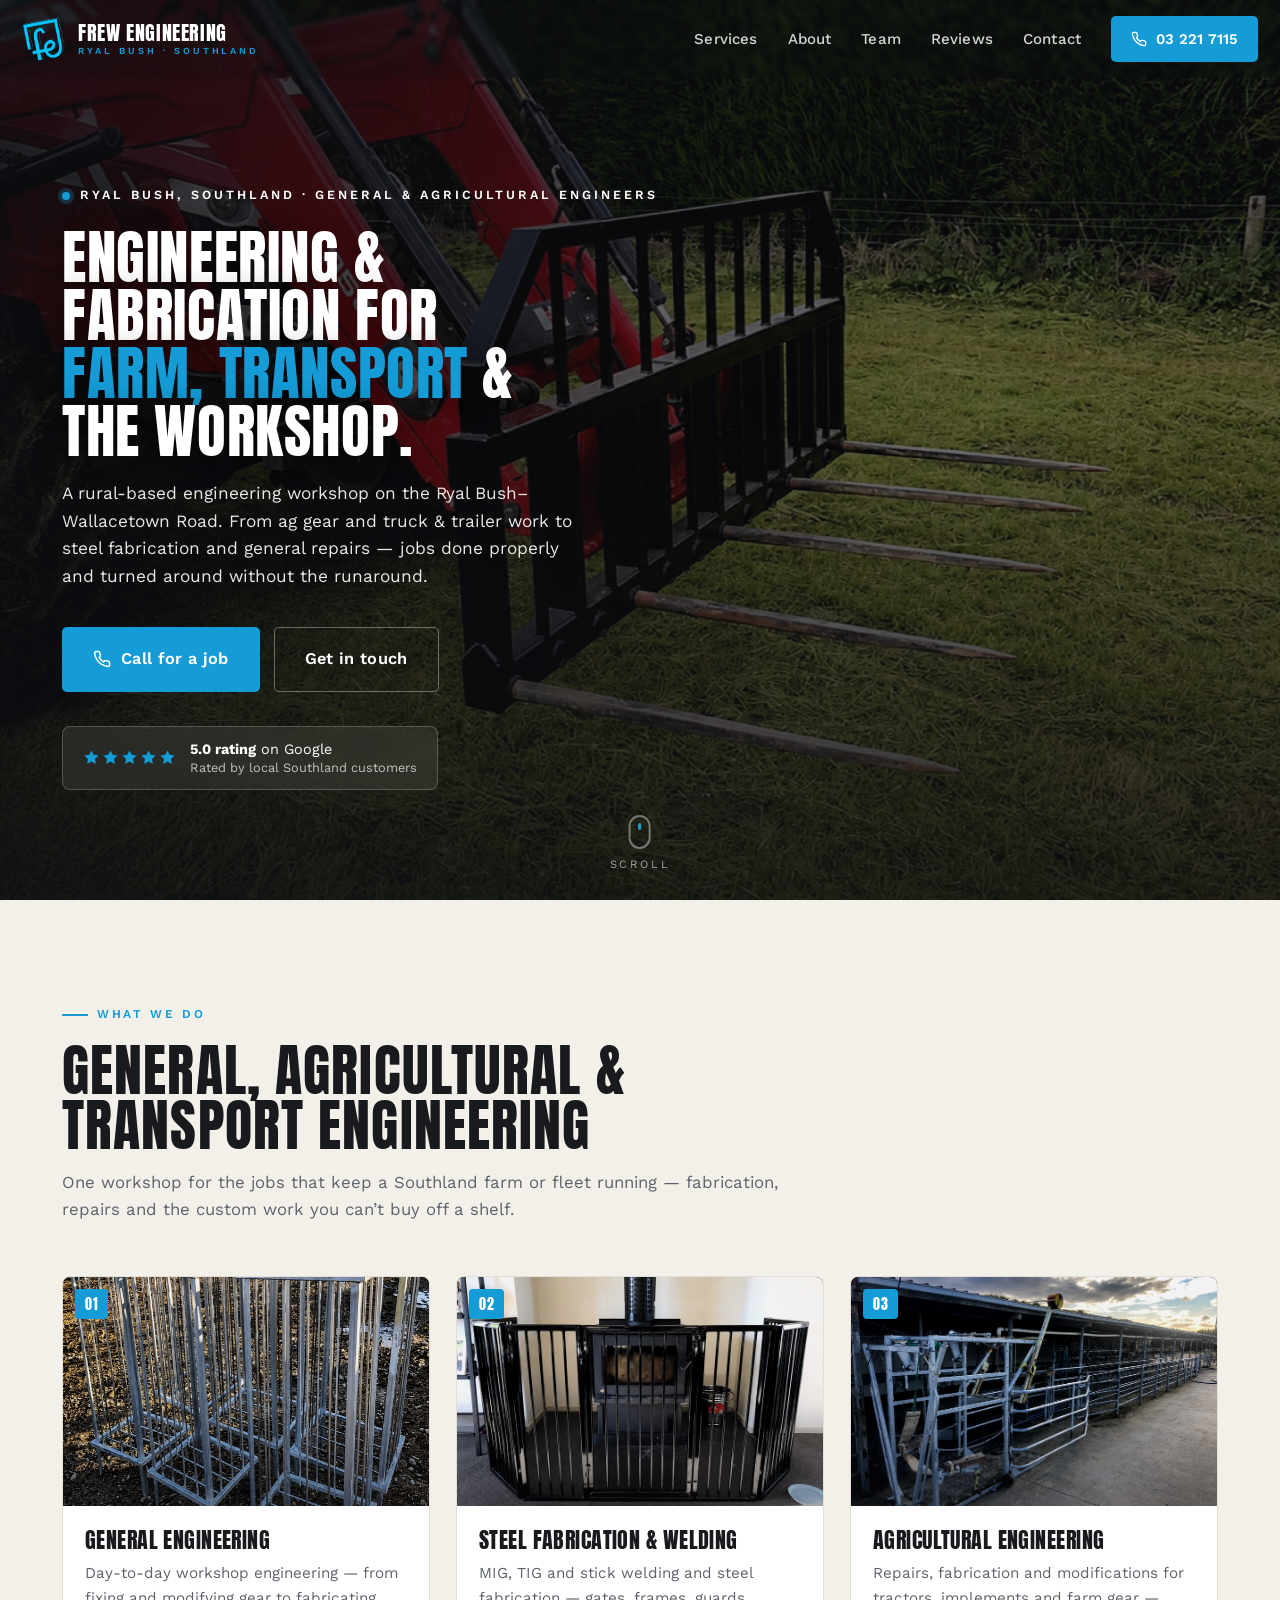
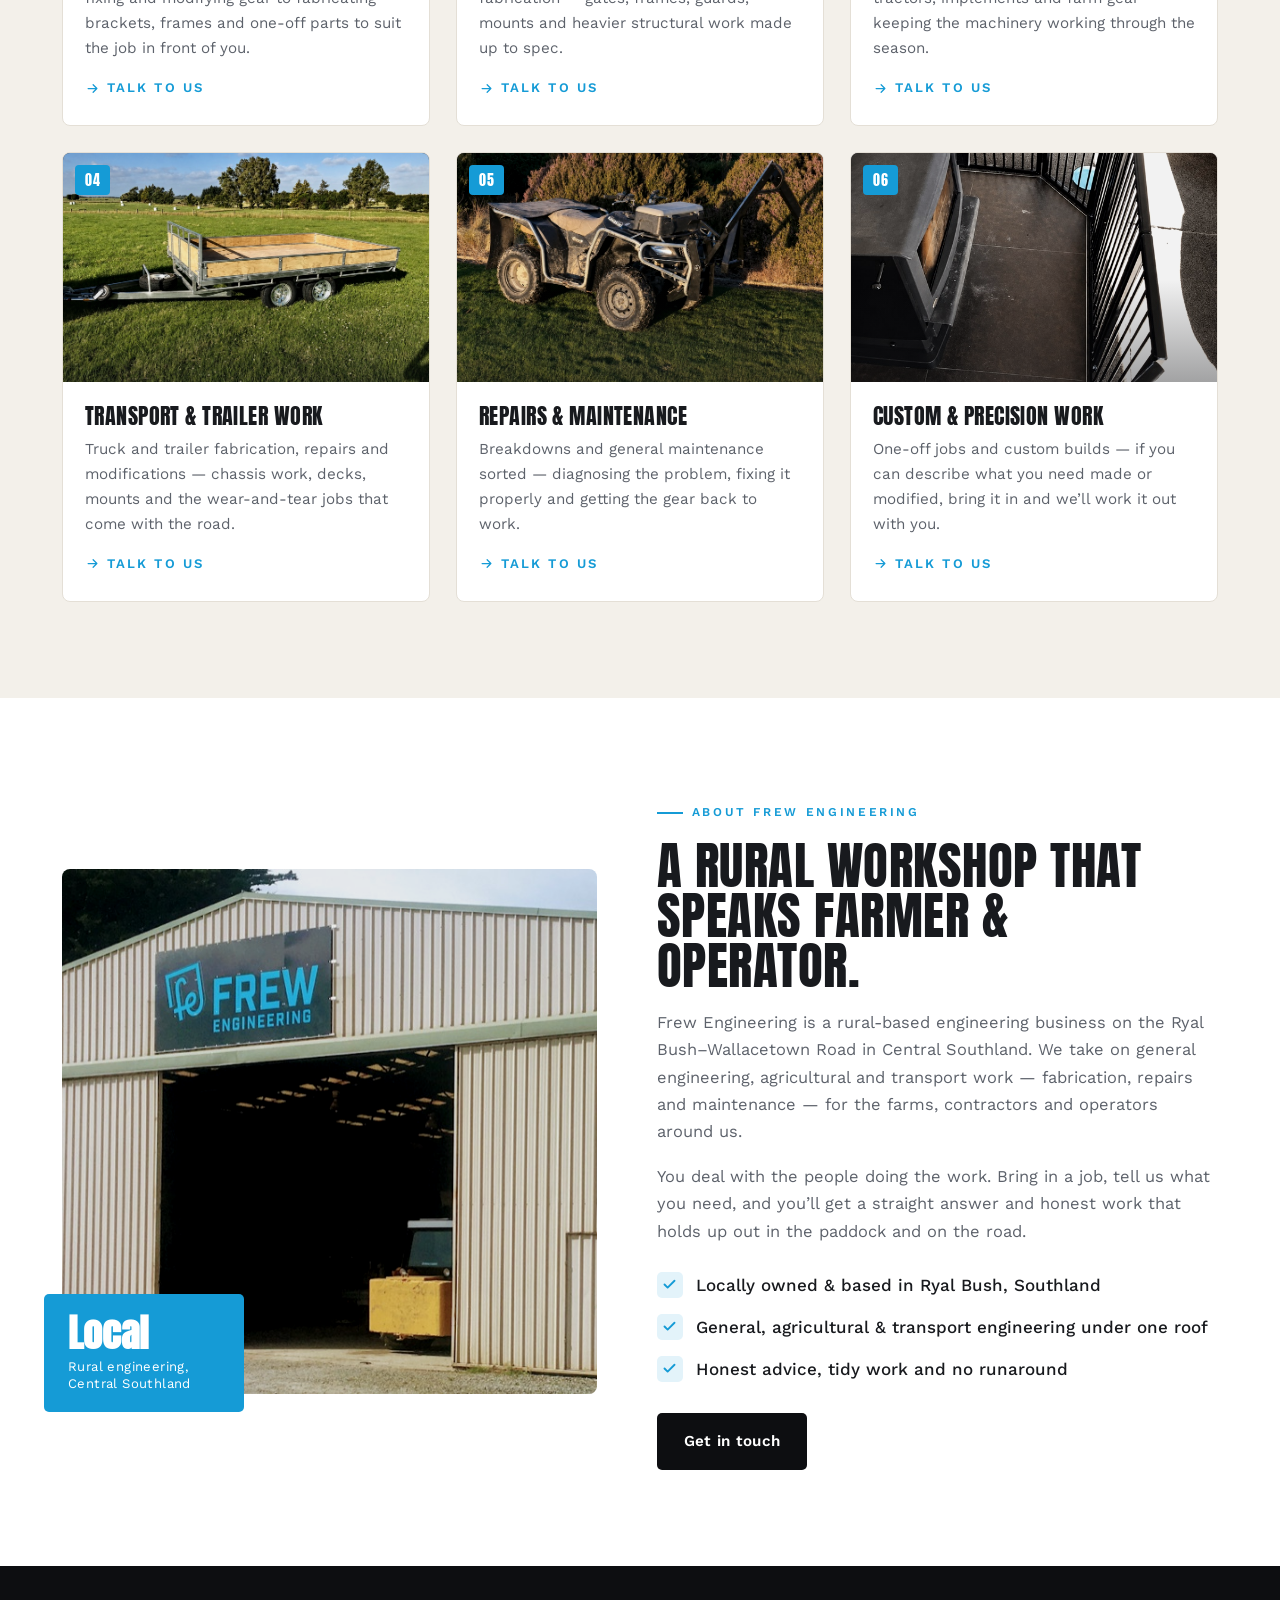
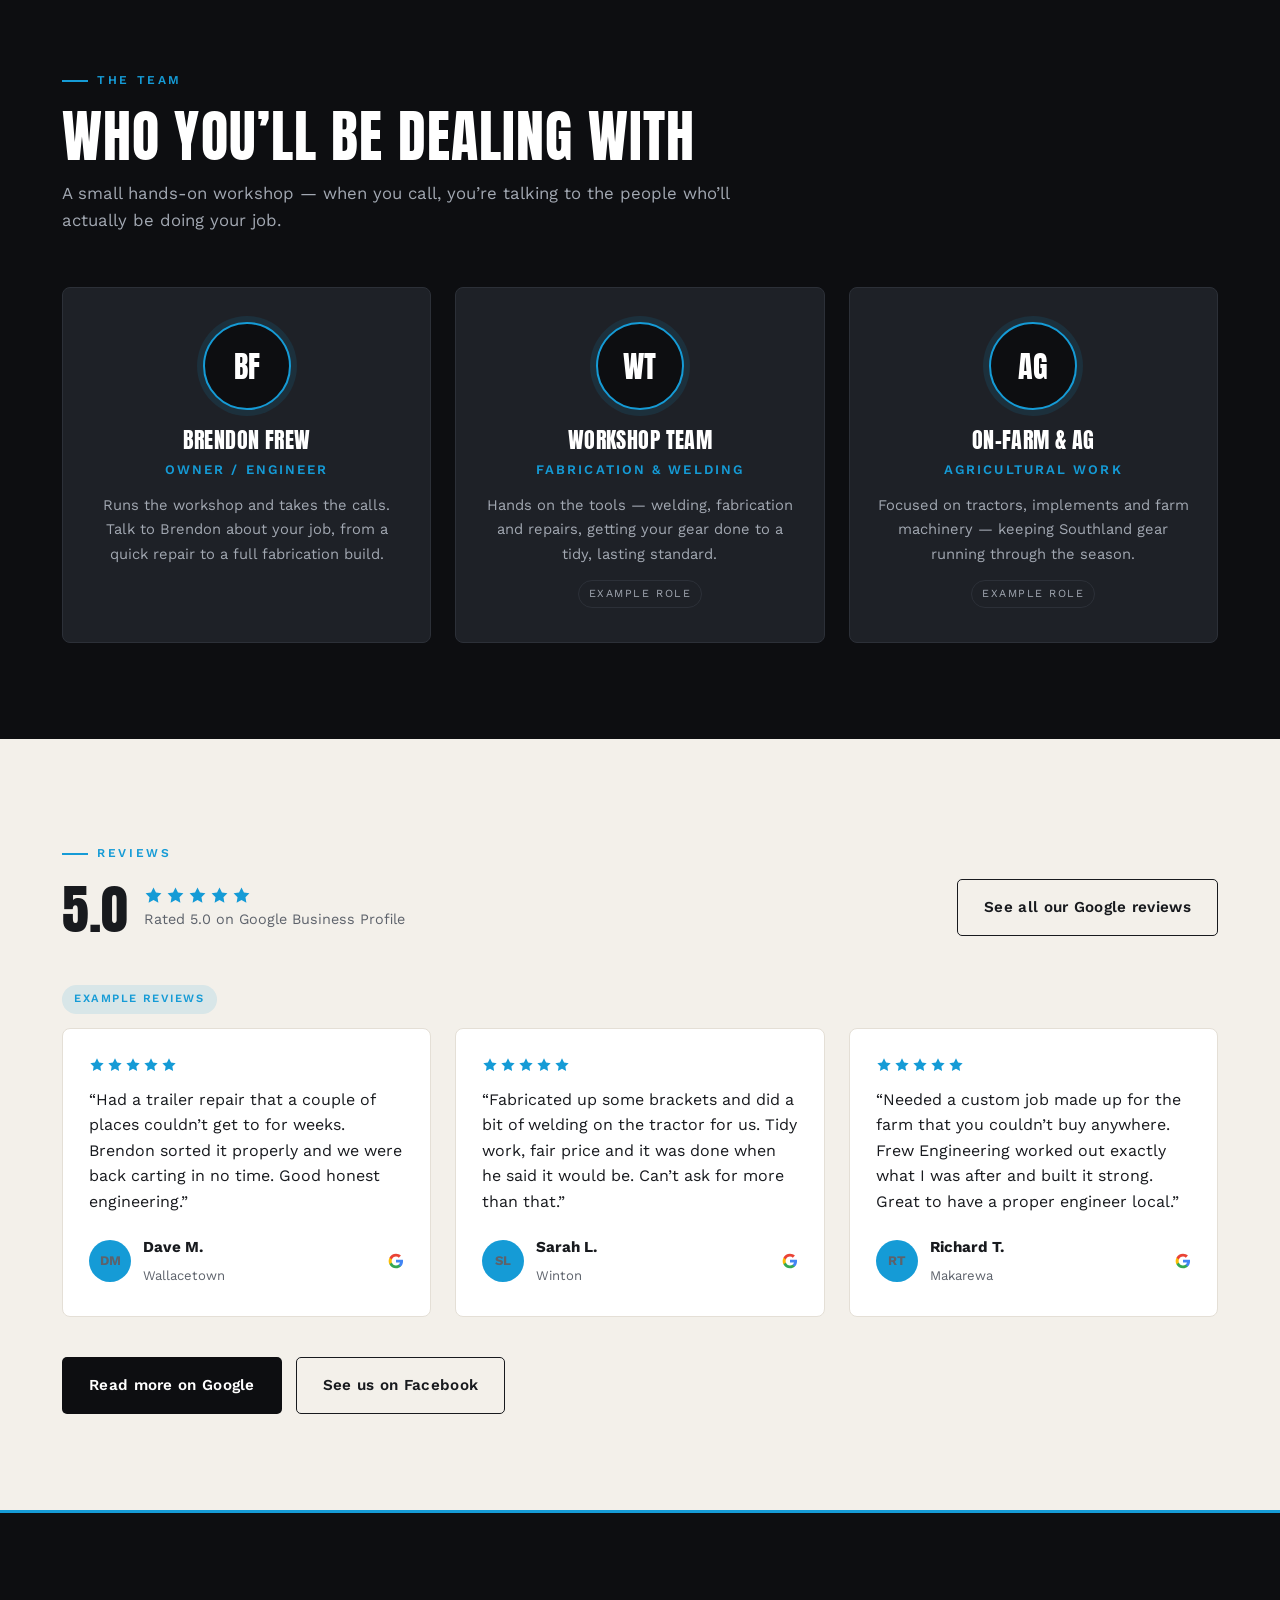
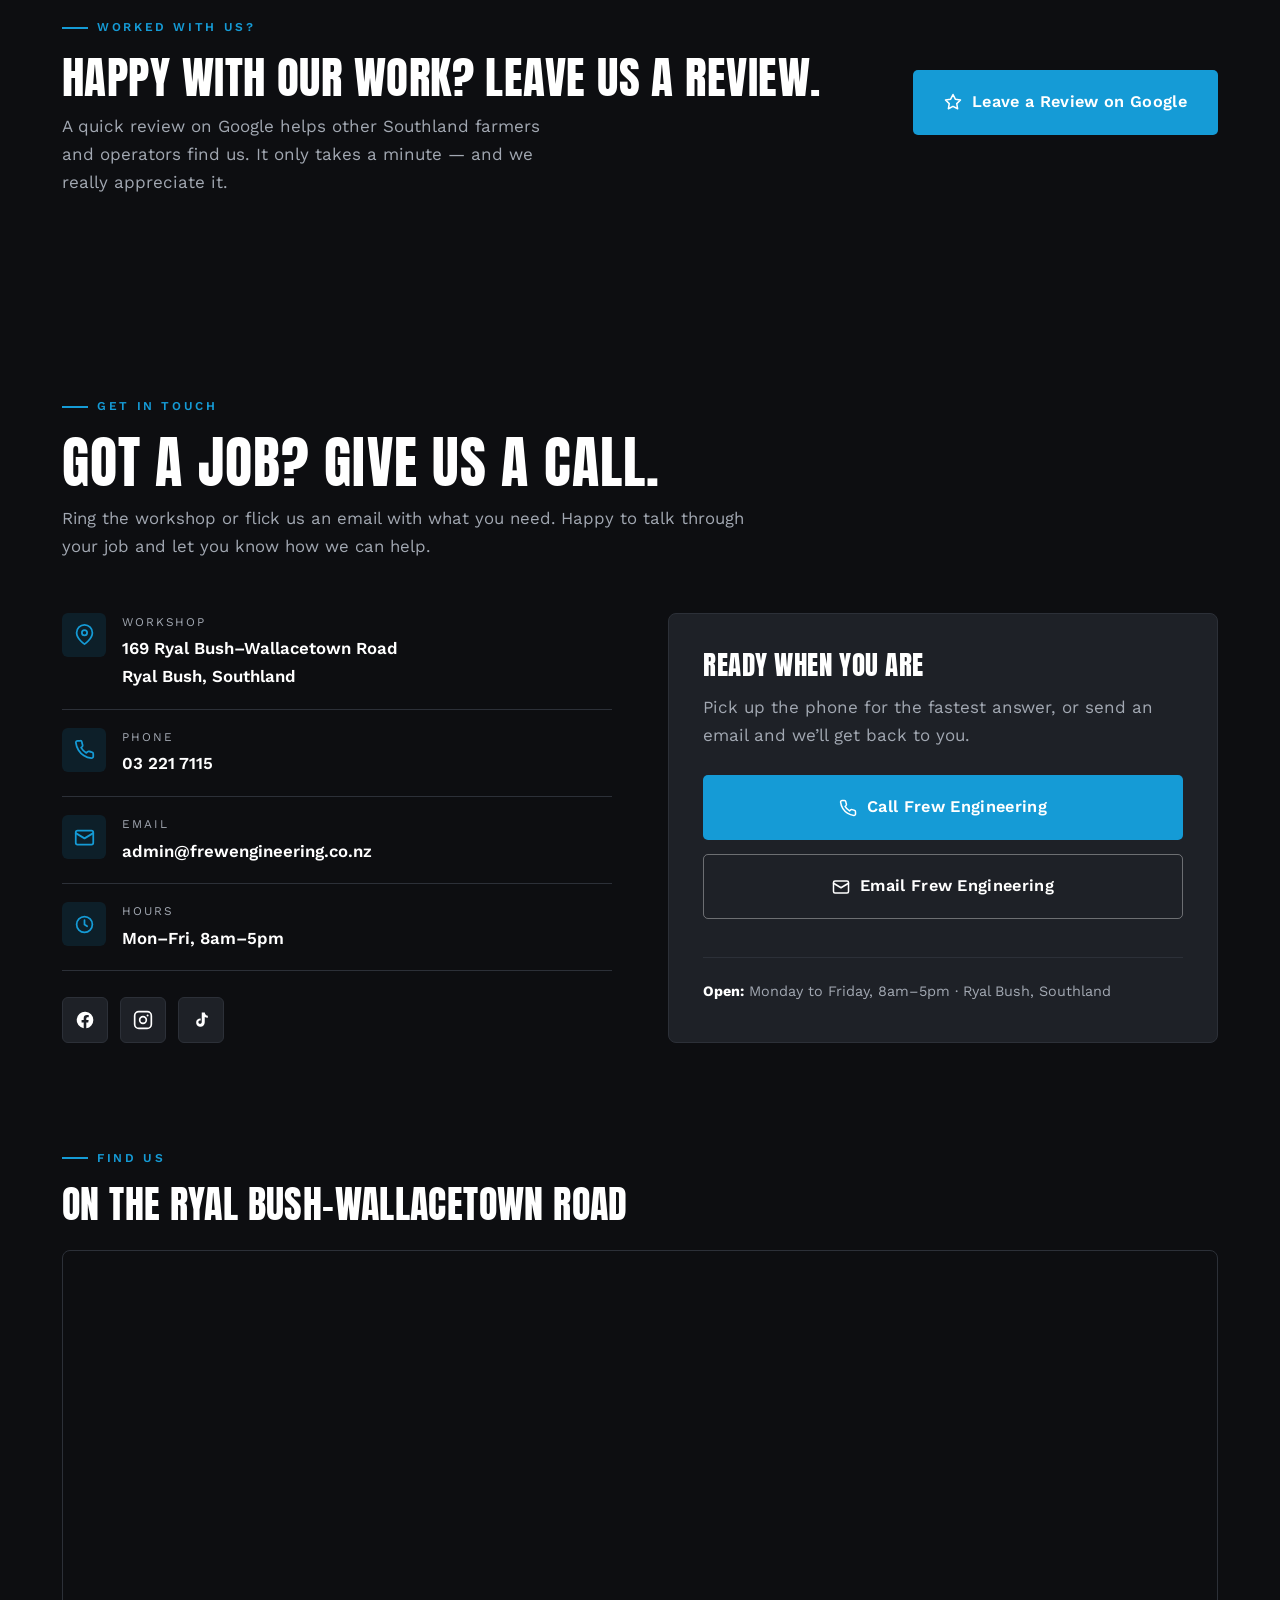
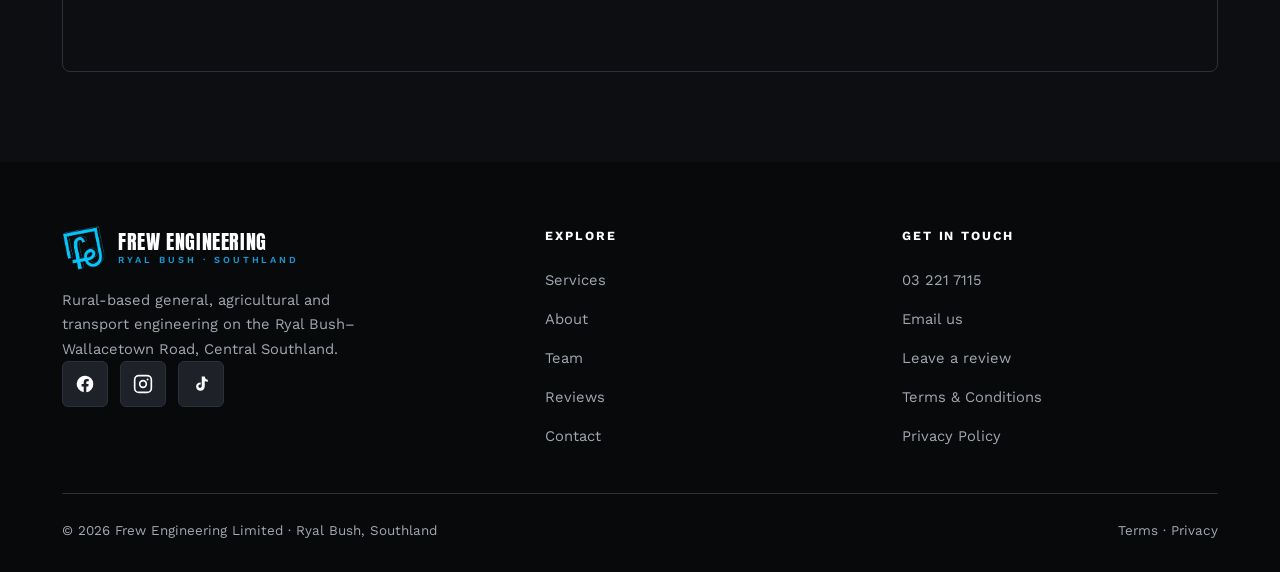
==== commit 09cd5eea: "Backup sync: full site source and images Co-Authored-By: Claude Fable 5 <noreply@anthropic.com>" ====
--- a/index.html
+++ b/index.html
@@ -22,6 +22,7 @@
 <!-- INTRO -->
 <div id="intro">
   <div class="intro-mark">
+    <img class="intro-logo" src="img/logo.png" alt="Frew Engineering logo">
     <div class="m"><span>FREW ENGINEERING</span></div>
     <div class="bar"></div>
     <div class="sub">Ryal Bush &middot; Southland</div>
@@ -31,7 +32,7 @@
 <!-- NAV -->
 <header class="nav" id="nav">
   <a href="#top" class="brand" aria-label="Frew Engineering Limited home">
-    <span class="brand-mark">F</span>
+    <img class="brand-logo" src="img/logo.png" alt="Frew Engineering logo">
     <span class="brand-name">Frew Engineering<small>Ryal Bush &middot; Southland</small></span>
   </a>
   <nav class="nav-links" id="navlinks" aria-label="Primary">
@@ -85,26 +86,6 @@
   <div class="scroll-hint" aria-hidden="true"><span class="mouse"></span>Scroll</div>
 </section>
 
-<!-- TRUST STRIP -->
-<section class="trust">
-  <div class="wrap">
-    <div class="trust-grid">
-      <div class="trust-item reveal">
-        <span class="trust-ic"><svg viewBox="0 0 24 24" fill="none" stroke="currentColor" stroke-width="2" stroke-linecap="round" stroke-linejoin="round"><path d="M21 10c0 7-9 13-9 13s-9-6-9-13a9 9 0 0 1 18 0z"/><circle cx="12" cy="10" r="3"/></svg></span>
-        <div><h4>Right here in Ryal Bush</h4><p>On the Ryal Bush&ndash;Wallacetown Road, serving Central Southland farms &amp; transport operators.</p></div>
-      </div>
-      <div class="trust-item reveal">
-        <span class="trust-ic"><svg viewBox="0 0 24 24" fill="none" stroke="currentColor" stroke-width="2" stroke-linecap="round" stroke-linejoin="round"><circle cx="12" cy="12" r="9"/><path d="M12 7v5l3 2"/></svg></span>
-        <div><h4>Sorted without the wait</h4><p>Straight answers and honest turnaround &mdash; we know downtime costs you money at the busy end of the season.</p></div>
-      </div>
-      <div class="trust-item reveal">
-        <span class="trust-ic"><svg viewBox="0 0 24 24" fill="none" stroke="currentColor" stroke-width="2" stroke-linecap="round" stroke-linejoin="round"><path d="M14.7 6.3a1 1 0 0 0 0 1.4l1.6 1.6a1 1 0 0 0 1.4 0l3.77-3.77a6 6 0 0 1-7.94 7.94l-6.91 6.91a2.12 2.12 0 0 1-3-3l6.91-6.91a6 6 0 0 1 7.94-7.94l-3.76 3.76z"/></svg></span>
-        <div><h4>Built to last</h4><p>Tidy welds, solid fabrication and repairs that hold up to real farm and road use, not a quick patch.</p></div>
-      </div>
-    </div>
-  </div>
-</section>
-
 <!-- SERVICES -->
 <section class="section section--bone" id="services">
   <div class="wrap">
@@ -387,7 +368,7 @@
     <div class="footer-grid">
       <div>
         <a href="#top" class="brand">
-          <span class="brand-mark">F</span>
+          <img class="brand-logo" src="img/logo.png" alt="Frew Engineering logo">
           <span class="brand-name">Frew Engineering<small>Ryal Bush &middot; Southland</small></span>
         </a>
         <p class="footer-about">Rural-based general, agricultural and transport engineering on the Ryal Bush&ndash;Wallacetown Road, Central Southland.</p>
--- a/styles.css
+++ b/styles.css
@@ -16,9 +16,9 @@
   --text:#181a1e;
   --muted:#5d626b;
   --muted-dark:#a2a8b2;
-  --accent:#ff5a1f;
-  --accent-2:#e0480f;
-  --accent-soft:rgba(255,90,31,.12);
+  --accent:#159bd6;
+  --accent-2:#0f7cae;
+  --accent-soft:rgba(21,155,214,.12);
   --radius:5px;
   --radius-lg:8px;
   --maxw:1200px;
@@ -95,6 +95,7 @@
   background:var(--accent);display:grid;place-items:center;
   font-family:"Anton",sans-serif;font-size:1.35rem;color:#fff;
 }
+.brand-logo{width:44px;height:44px;flex:0 0 44px;object-fit:contain}
 .brand-name{font-family:"Anton",sans-serif;font-size:1.28rem;letter-spacing:.03em;text-transform:uppercase;line-height:1}
 .brand-name small{display:block;font-family:"Work Sans",sans-serif;font-weight:600;font-size:.58rem;letter-spacing:.32em;color:var(--accent);margin-top:3px}
 .nav-links{display:flex;align-items:center;gap:30px}
@@ -127,10 +128,10 @@
 .hero-inner{position:relative;z-index:2;width:100%;max-width:var(--maxw);margin:0 auto;padding:130px 22px 60px;color:#fff}
 .hero-eyebrow{color:#fff}
 .hero-eyebrow{display:inline-flex;align-items:center;gap:10px;font-weight:600;text-transform:uppercase;letter-spacing:.24em;font-size:12.5px;margin-bottom:22px}
-.hero-eyebrow .dot{width:8px;height:8px;border-radius:50%;background:var(--accent);box-shadow:0 0 0 4px rgba(255,90,31,.25)}
-.hero h1{font-size:clamp(2.9rem,8vw,6rem);max-width:16ch;text-shadow:0 4px 30px rgba(0,0,0,.4)}
+.hero-eyebrow .dot{width:8px;height:8px;border-radius:50%;background:var(--accent);box-shadow:0 0 0 4px rgba(21,155,214,.25)}
+.hero h1{font-size:clamp(2rem,5vw,3.7rem);max-width:18ch;text-shadow:0 4px 30px rgba(0,0,0,.4)}
 .hero h1 .accent{color:var(--accent)}
-.hero-sub{margin-top:24px;max-width:52ch;font-size:clamp(1.02rem,2.4vw,1.22rem);color:rgba(255,255,255,.9);line-height:1.6}
+.hero-sub{margin-top:20px;max-width:48ch;font-size:clamp(.95rem,1.6vw,1.08rem);color:rgba(255,255,255,.9);line-height:1.6}
 .hero-cta{margin-top:36px;display:flex;flex-wrap:wrap;gap:14px}
 .hero-badge{
   margin-top:34px;display:inline-flex;align-items:center;gap:14px;
@@ -194,7 +195,7 @@
 .crew-grid{display:grid;grid-template-columns:repeat(3,1fr);gap:24px}
 .crew-card{background:var(--charcoal-2);border:1px solid var(--line-dark);border-radius:var(--radius-lg);padding:34px 28px;text-align:center;transition:transform .3s var(--ease),border-color .3s}
 .crew-card:hover{transform:translateY(-5px);border-color:var(--accent)}
-.avatar{width:88px;height:88px;margin:0 auto 20px;border-radius:50%;background:var(--ink);display:grid;place-items:center;font-family:"Anton",sans-serif;font-size:1.9rem;color:#fff;border:2px solid var(--accent);box-shadow:0 0 0 6px rgba(255,90,31,.12)}
+.avatar{width:88px;height:88px;margin:0 auto 20px;border-radius:50%;background:var(--ink);display:grid;place-items:center;font-family:"Anton",sans-serif;font-size:1.9rem;color:#fff;border:2px solid var(--accent);box-shadow:0 0 0 6px rgba(21,155,214,.12)}
 .crew-card h3{color:#fff;font-size:1.35rem;letter-spacing:.02em}
 .crew-role{color:var(--accent);font-weight:600;font-size:.82rem;letter-spacing:.16em;text-transform:uppercase;margin:8px 0 12px}
 .crew-card p{color:var(--muted-dark);font-size:.92rem}
@@ -288,6 +289,8 @@
 #intro{position:fixed;inset:0;z-index:9999;background:var(--ink);display:grid;place-items:center;transition:opacity .7s ease,visibility .7s}
 #intro.done{opacity:0;visibility:hidden}
 .intro-mark{text-align:center;color:#fff}
+.intro-mark .intro-logo{width:clamp(96px,18vw,150px);height:auto;margin:0 auto 22px;display:block;opacity:0;transform:scale(.82);animation:introLogo .8s .05s var(--ease) forwards}
+@keyframes introLogo{to{opacity:1;transform:none}}
 .intro-mark .m{font-family:"Anton",sans-serif;font-size:clamp(2.4rem,9vw,5rem);letter-spacing:.04em;overflow:hidden}
 .intro-mark .m span{display:inline-block;transform:translateY(110%);animation:introUp .8s var(--ease) forwards}
 .intro-mark .bar{height:3px;width:0;background:var(--accent);margin:18px auto 0;animation:introBar 1.1s .3s var(--ease) forwards}
@@ -320,7 +323,7 @@
   .hamburger{display:flex;z-index:100}
   .svc-grid,.rev-grid,.crew-grid,.footer-grid{grid-template-columns:1fr}
   .hero-inner{padding-top:120px}
-  .hero h1{font-size:clamp(2.5rem,11vw,3.6rem)}
+  .hero h1{font-size:clamp(1.9rem,8vw,2.8rem)}
   .hero-cta{flex-direction:column}
   .hero-cta .btn{width:100%}
   .rbanner-inner{flex-direction:column;align-items:flex-start}
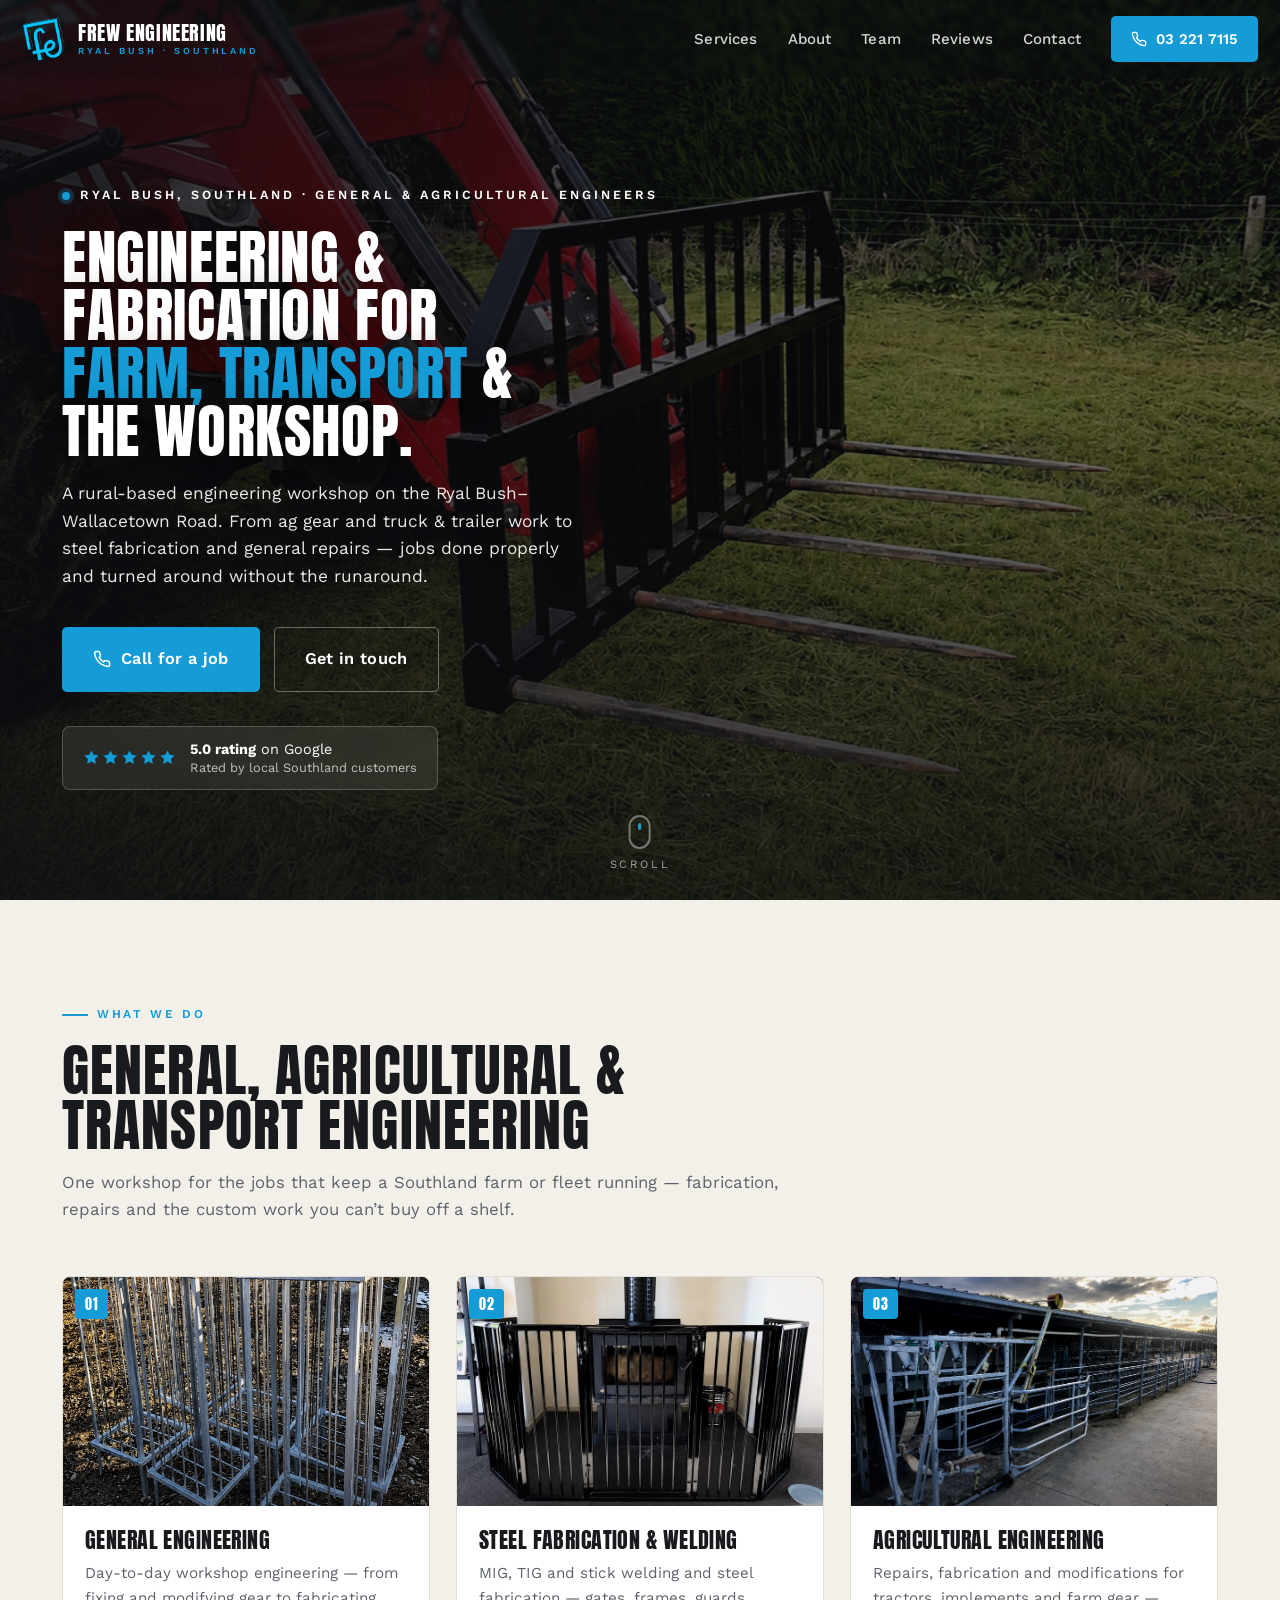
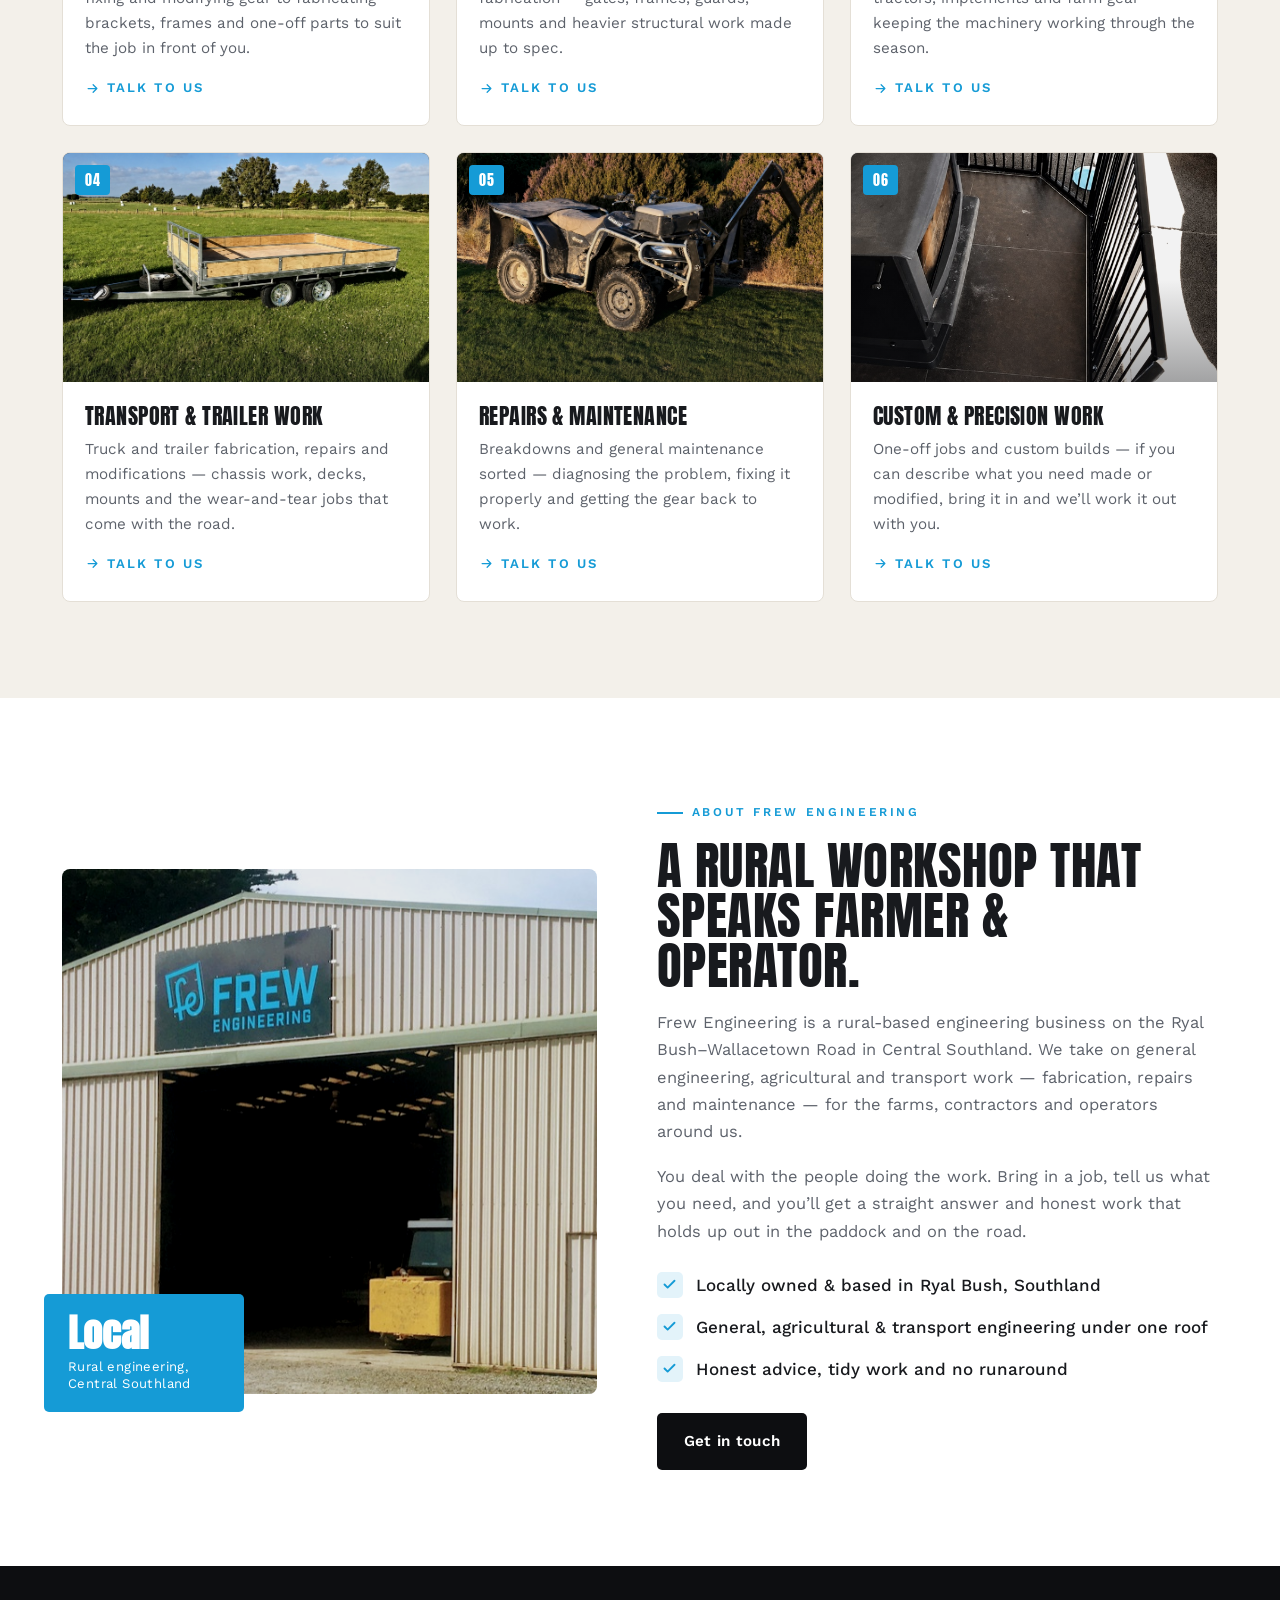
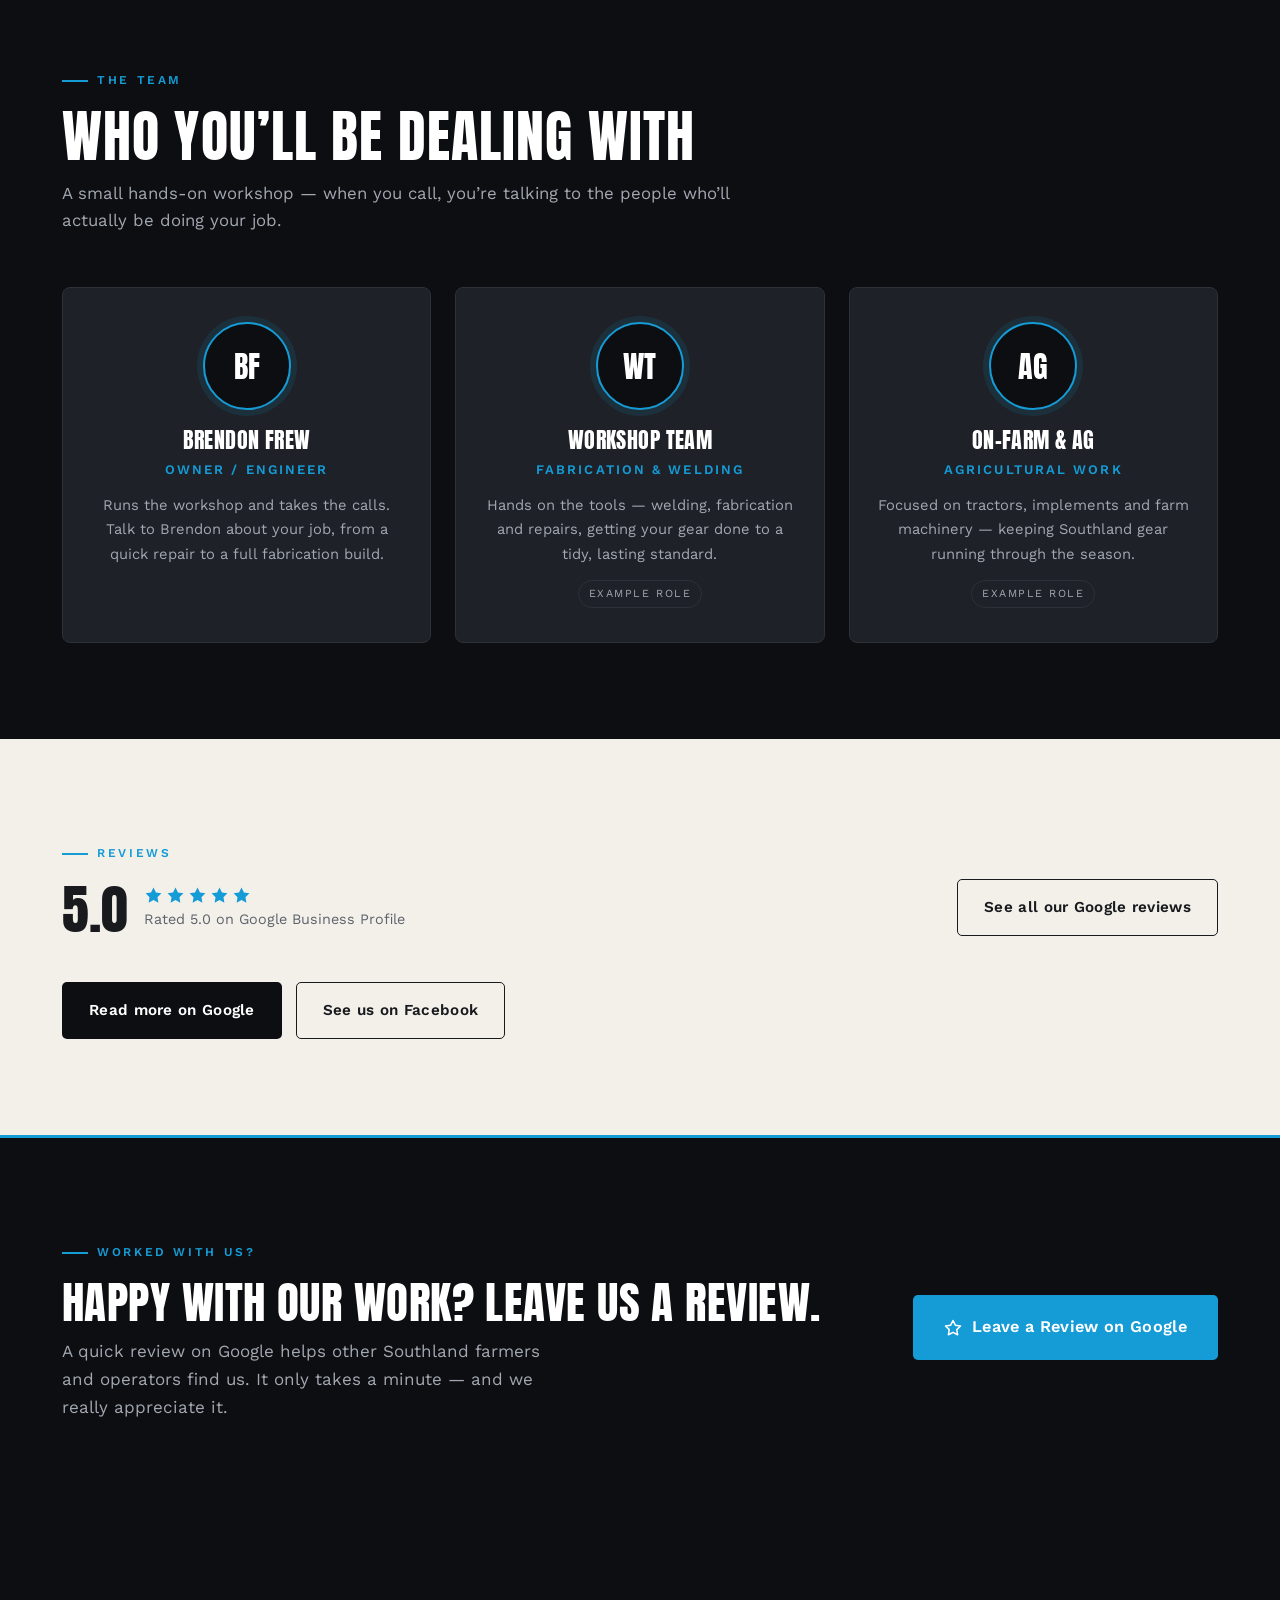
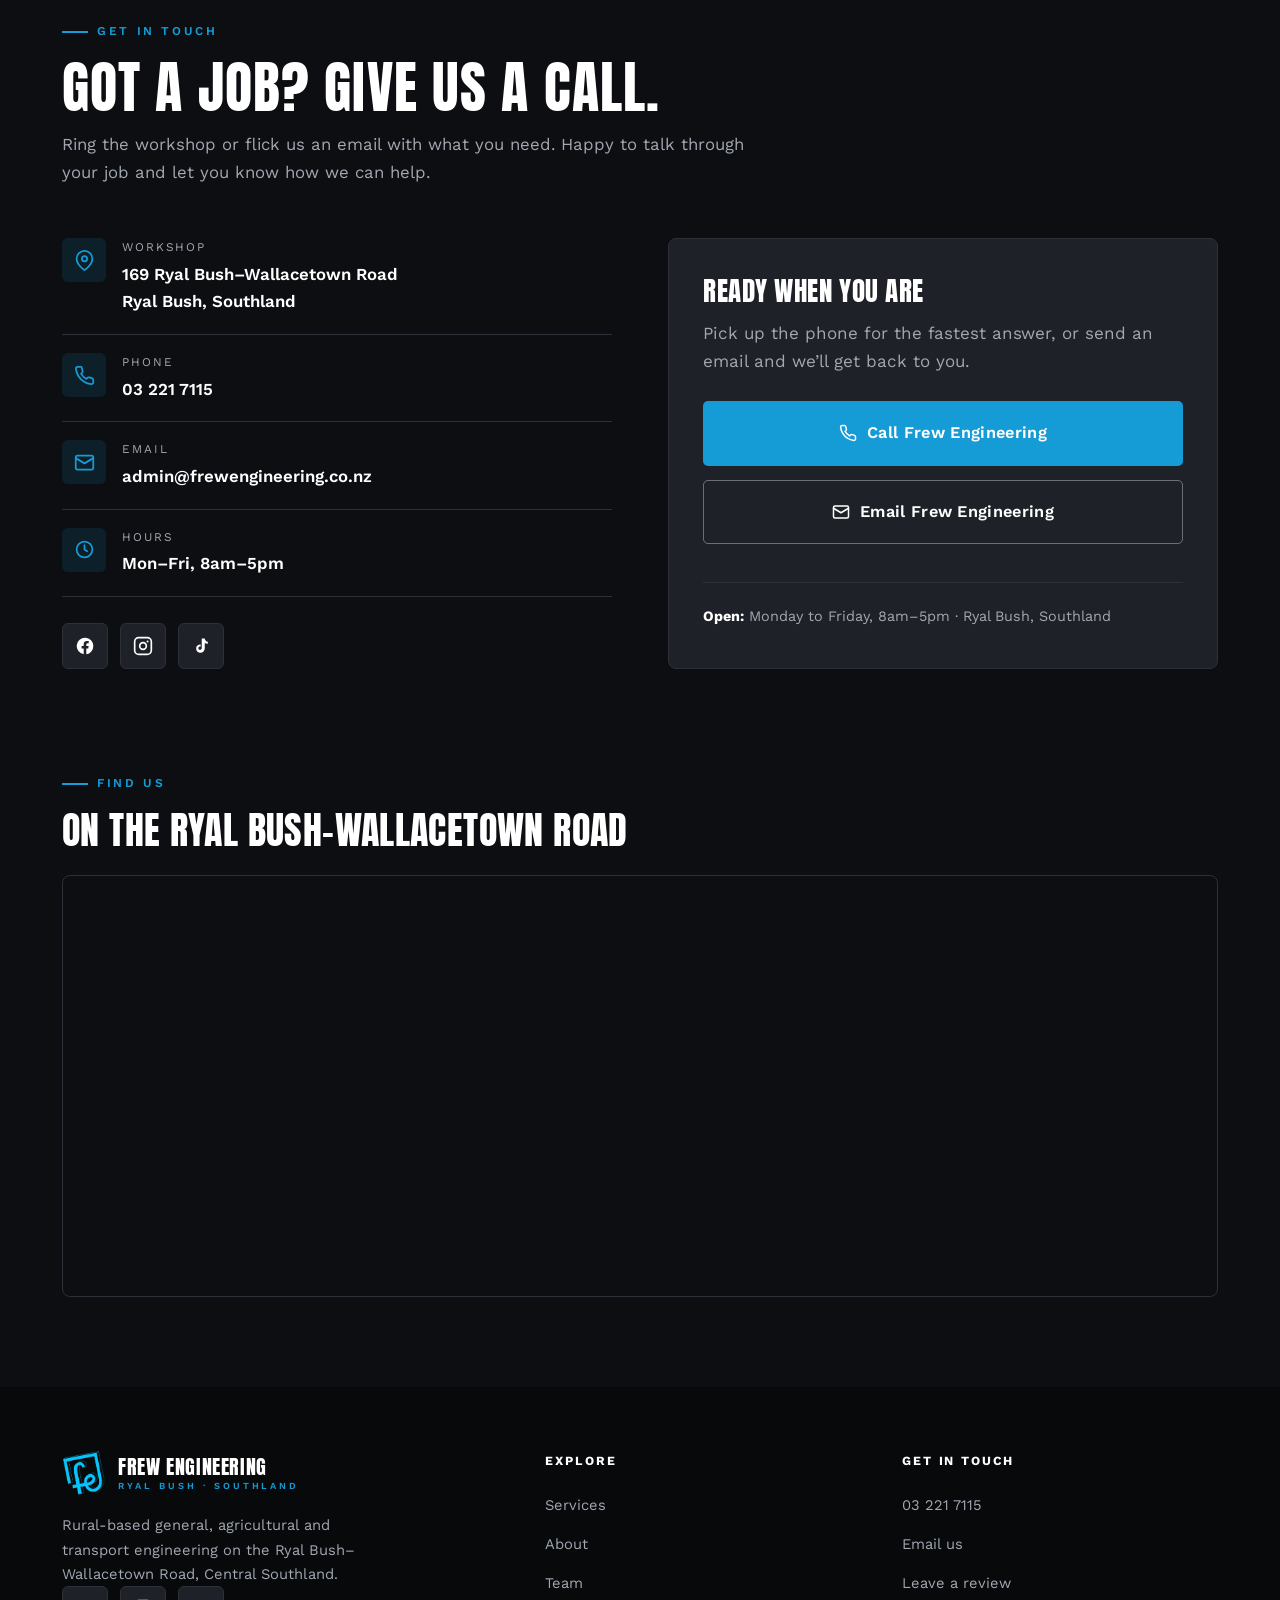
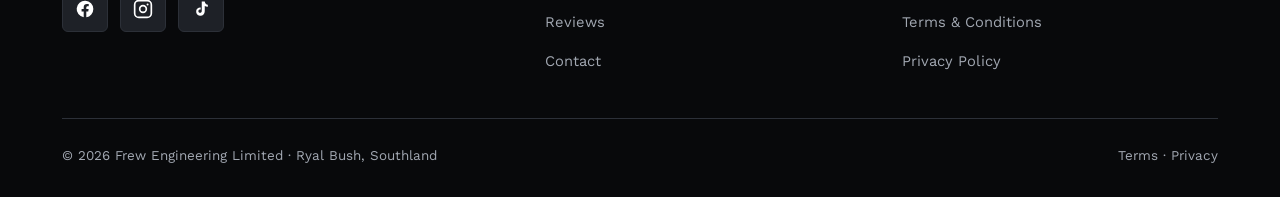
==== commit 660bb349: "Reviews: remove example review cards, 28 Oct 2026 Co-Authored-By: Claude Opus 5.5 <noreply@anthropic" ====
--- a/index.html
+++ b/index.html
@@ -236,32 +236,6 @@
       </a>
     </div>
 
-    <span class="example-badge">Example reviews</span>
-    <div class="rev-grid">
-      <article class="rev-card reveal">
-        <span class="stars" aria-hidden="true">
-          <svg viewBox="0 0 24 24" fill="currentColor"><path d="M12 2l3.09 6.26L22 9.27l-5 4.87 1.18 6.88L12 17.77l-6.18 3.25L7 14.14l-5-4.87 6.91-1.01L12 2z"/></svg><svg viewBox="0 0 24 24" fill="currentColor"><path d="M12 2l3.09 6.26L22 9.27l-5 4.87 1.18 6.88L12 17.77l-6.18 3.25L7 14.14l-5-4.87 6.91-1.01L12 2z"/></svg><svg viewBox="0 0 24 24" fill="currentColor"><path d="M12 2l3.09 6.26L22 9.27l-5 4.87 1.18 6.88L12 17.77l-6.18 3.25L7 14.14l-5-4.87 6.91-1.01L12 2z"/></svg><svg viewBox="0 0 24 24" fill="currentColor"><path d="M12 2l3.09 6.26L22 9.27l-5 4.87 1.18 6.88L12 17.77l-6.18 3.25L7 14.14l-5-4.87 6.91-1.01L12 2z"/></svg><svg viewBox="0 0 24 24" fill="currentColor"><path d="M12 2l3.09 6.26L22 9.27l-5 4.87 1.18 6.88L12 17.77l-6.18 3.25L7 14.14l-5-4.87 6.91-1.01L12 2z"/></svg>
-        </span>
-        <p class="rev-quote">&ldquo;Had a trailer repair that a couple of places couldn&rsquo;t get to for weeks. Brendon sorted it properly and we were back carting in no time. Good honest engineering.&rdquo;</p>
-        <div class="rev-who"><span class="rev-ava">DM</span><div><b>Dave M.</b><span>Wallacetown</span></div><span class="rev-gmark"><svg viewBox="0 0 24 24"><path fill="#4285F4" d="M22.56 12.25c0-.78-.07-1.53-.2-2.25H12v4.26h5.92a5.06 5.06 0 0 1-2.2 3.32v2.77h3.57c2.08-1.92 3.27-4.74 3.27-8.1z"/><path fill="#34A853" d="M12 23c2.97 0 5.46-.98 7.28-2.66l-3.57-2.77c-.98.66-2.23 1.06-3.71 1.06-2.86 0-5.29-1.93-6.16-4.53H2.18v2.84A11 11 0 0 0 12 23z"/><path fill="#FBBC05" d="M5.84 14.1a6.6 6.6 0 0 1 0-4.2V7.06H2.18a11 11 0 0 0 0 9.88l3.66-2.84z"/><path fill="#EA4335" d="M12 5.38c1.62 0 3.06.56 4.21 1.64l3.15-3.15C17.45 2.09 14.97 1 12 1A11 11 0 0 0 2.18 7.06l3.66 2.84C6.71 7.3 9.14 5.38 12 5.38z"/></svg></span></div>
-      </article>
-
-      <article class="rev-card reveal">
-        <span class="stars" aria-hidden="true">
-          <svg viewBox="0 0 24 24" fill="currentColor"><path d="M12 2l3.09 6.26L22 9.27l-5 4.87 1.18 6.88L12 17.77l-6.18 3.25L7 14.14l-5-4.87 6.91-1.01L12 2z"/></svg><svg viewBox="0 0 24 24" fill="currentColor"><path d="M12 2l3.09 6.26L22 9.27l-5 4.87 1.18 6.88L12 17.77l-6.18 3.25L7 14.14l-5-4.87 6.91-1.01L12 2z"/></svg><svg viewBox="0 0 24 24" fill="currentColor"><path d="M12 2l3.09 6.26L22 9.27l-5 4.87 1.18 6.88L12 17.77l-6.18 3.25L7 14.14l-5-4.87 6.91-1.01L12 2z"/></svg><svg viewBox="0 0 24 24" fill="currentColor"><path d="M12 2l3.09 6.26L22 9.27l-5 4.87 1.18 6.88L12 17.77l-6.18 3.25L7 14.14l-5-4.87 6.91-1.01L12 2z"/></svg><svg viewBox="0 0 24 24" fill="currentColor"><path d="M12 2l3.09 6.26L22 9.27l-5 4.87 1.18 6.88L12 17.77l-6.18 3.25L7 14.14l-5-4.87 6.91-1.01L12 2z"/></svg>
-        </span>
-        <p class="rev-quote">&ldquo;Fabricated up some brackets and did a bit of welding on the tractor for us. Tidy work, fair price and it was done when he said it would be. Can&rsquo;t ask for more than that.&rdquo;</p>
-        <div class="rev-who"><span class="rev-ava">SL</span><div><b>Sarah L.</b><span>Winton</span></div><span class="rev-gmark"><svg viewBox="0 0 24 24"><path fill="#4285F4" d="M22.56 12.25c0-.78-.07-1.53-.2-2.25H12v4.26h5.92a5.06 5.06 0 0 1-2.2 3.32v2.77h3.57c2.08-1.92 3.27-4.74 3.27-8.1z"/><path fill="#34A853" d="M12 23c2.97 0 5.46-.98 7.28-2.66l-3.57-2.77c-.98.66-2.23 1.06-3.71 1.06-2.86 0-5.29-1.93-6.16-4.53H2.18v2.84A11 11 0 0 0 12 23z"/><path fill="#FBBC05" d="M5.84 14.1a6.6 6.6 0 0 1 0-4.2V7.06H2.18a11 11 0 0 0 0 9.88l3.66-2.84z"/><path fill="#EA4335" d="M12 5.38c1.62 0 3.06.56 4.21 1.64l3.15-3.15C17.45 2.09 14.97 1 12 1A11 11 0 0 0 2.18 7.06l3.66 2.84C6.71 7.3 9.14 5.38 12 5.38z"/></svg></span></div>
-      </article>
-
-      <article class="rev-card reveal">
-        <span class="stars" aria-hidden="true">
-          <svg viewBox="0 0 24 24" fill="currentColor"><path d="M12 2l3.09 6.26L22 9.27l-5 4.87 1.18 6.88L12 17.77l-6.18 3.25L7 14.14l-5-4.87 6.91-1.01L12 2z"/></svg><svg viewBox="0 0 24 24" fill="currentColor"><path d="M12 2l3.09 6.26L22 9.27l-5 4.87 1.18 6.88L12 17.77l-6.18 3.25L7 14.14l-5-4.87 6.91-1.01L12 2z"/></svg><svg viewBox="0 0 24 24" fill="currentColor"><path d="M12 2l3.09 6.26L22 9.27l-5 4.87 1.18 6.88L12 17.77l-6.18 3.25L7 14.14l-5-4.87 6.91-1.01L12 2z"/></svg><svg viewBox="0 0 24 24" fill="currentColor"><path d="M12 2l3.09 6.26L22 9.27l-5 4.87 1.18 6.88L12 17.77l-6.18 3.25L7 14.14l-5-4.87 6.91-1.01L12 2z"/></svg><svg viewBox="0 0 24 24" fill="currentColor"><path d="M12 2l3.09 6.26L22 9.27l-5 4.87 1.18 6.88L12 17.77l-6.18 3.25L7 14.14l-5-4.87 6.91-1.01L12 2z"/></svg>
-        </span>
-        <p class="rev-quote">&ldquo;Needed a custom job made up for the farm that you couldn&rsquo;t buy anywhere. Frew Engineering worked out exactly what I was after and built it strong. Great to have a proper engineer local.&rdquo;</p>
-        <div class="rev-who"><span class="rev-ava">RT</span><div><b>Richard T.</b><span>Makarewa</span></div><span class="rev-gmark"><svg viewBox="0 0 24 24"><path fill="#4285F4" d="M22.56 12.25c0-.78-.07-1.53-.2-2.25H12v4.26h5.92a5.06 5.06 0 0 1-2.2 3.32v2.77h3.57c2.08-1.92 3.27-4.74 3.27-8.1z"/><path fill="#34A853" d="M12 23c2.97 0 5.46-.98 7.28-2.66l-3.57-2.77c-.98.66-2.23 1.06-3.71 1.06-2.86 0-5.29-1.93-6.16-4.53H2.18v2.84A11 11 0 0 0 12 23z"/><path fill="#FBBC05" d="M5.84 14.1a6.6 6.6 0 0 1 0-4.2V7.06H2.18a11 11 0 0 0 0 9.88l3.66-2.84z"/><path fill="#EA4335" d="M12 5.38c1.62 0 3.06.56 4.21 1.64l3.15-3.15C17.45 2.09 14.97 1 12 1A11 11 0 0 0 2.18 7.06l3.66 2.84C6.71 7.3 9.14 5.38 12 5.38z"/></svg></span></div>
-      </article>
-    </div>
     <div class="rev-actions">
       <a href="https://www.google.com/maps/search/?api=1&amp;query=Frew%20Engineering%20Limited%20Ryal%20Bush%20Southland" target="_blank" rel="noopener" class="btn btn--dark">Read more on Google</a>
       <a href="https://www.facebook.com/p/Frew-Engineering-100063772833981/" target="_blank" rel="noopener" class="btn btn--outline">See us on Facebook</a>
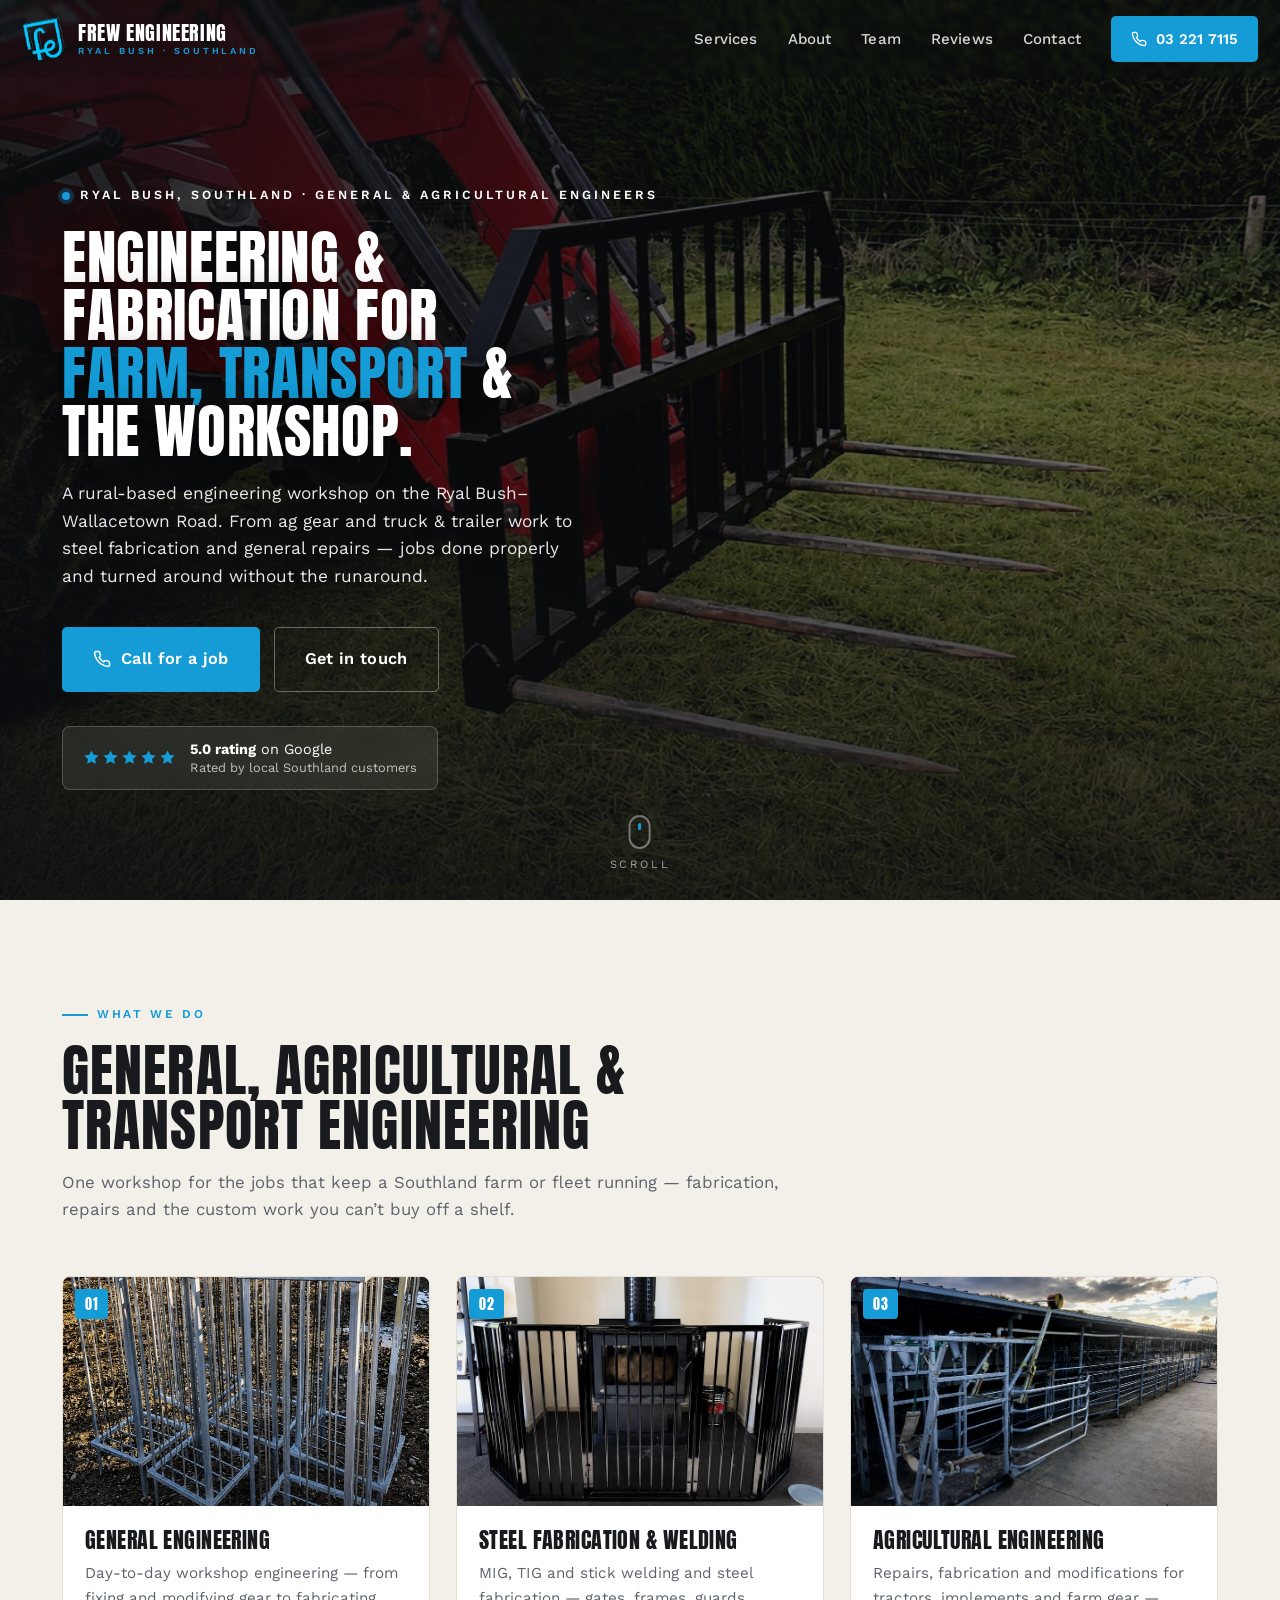
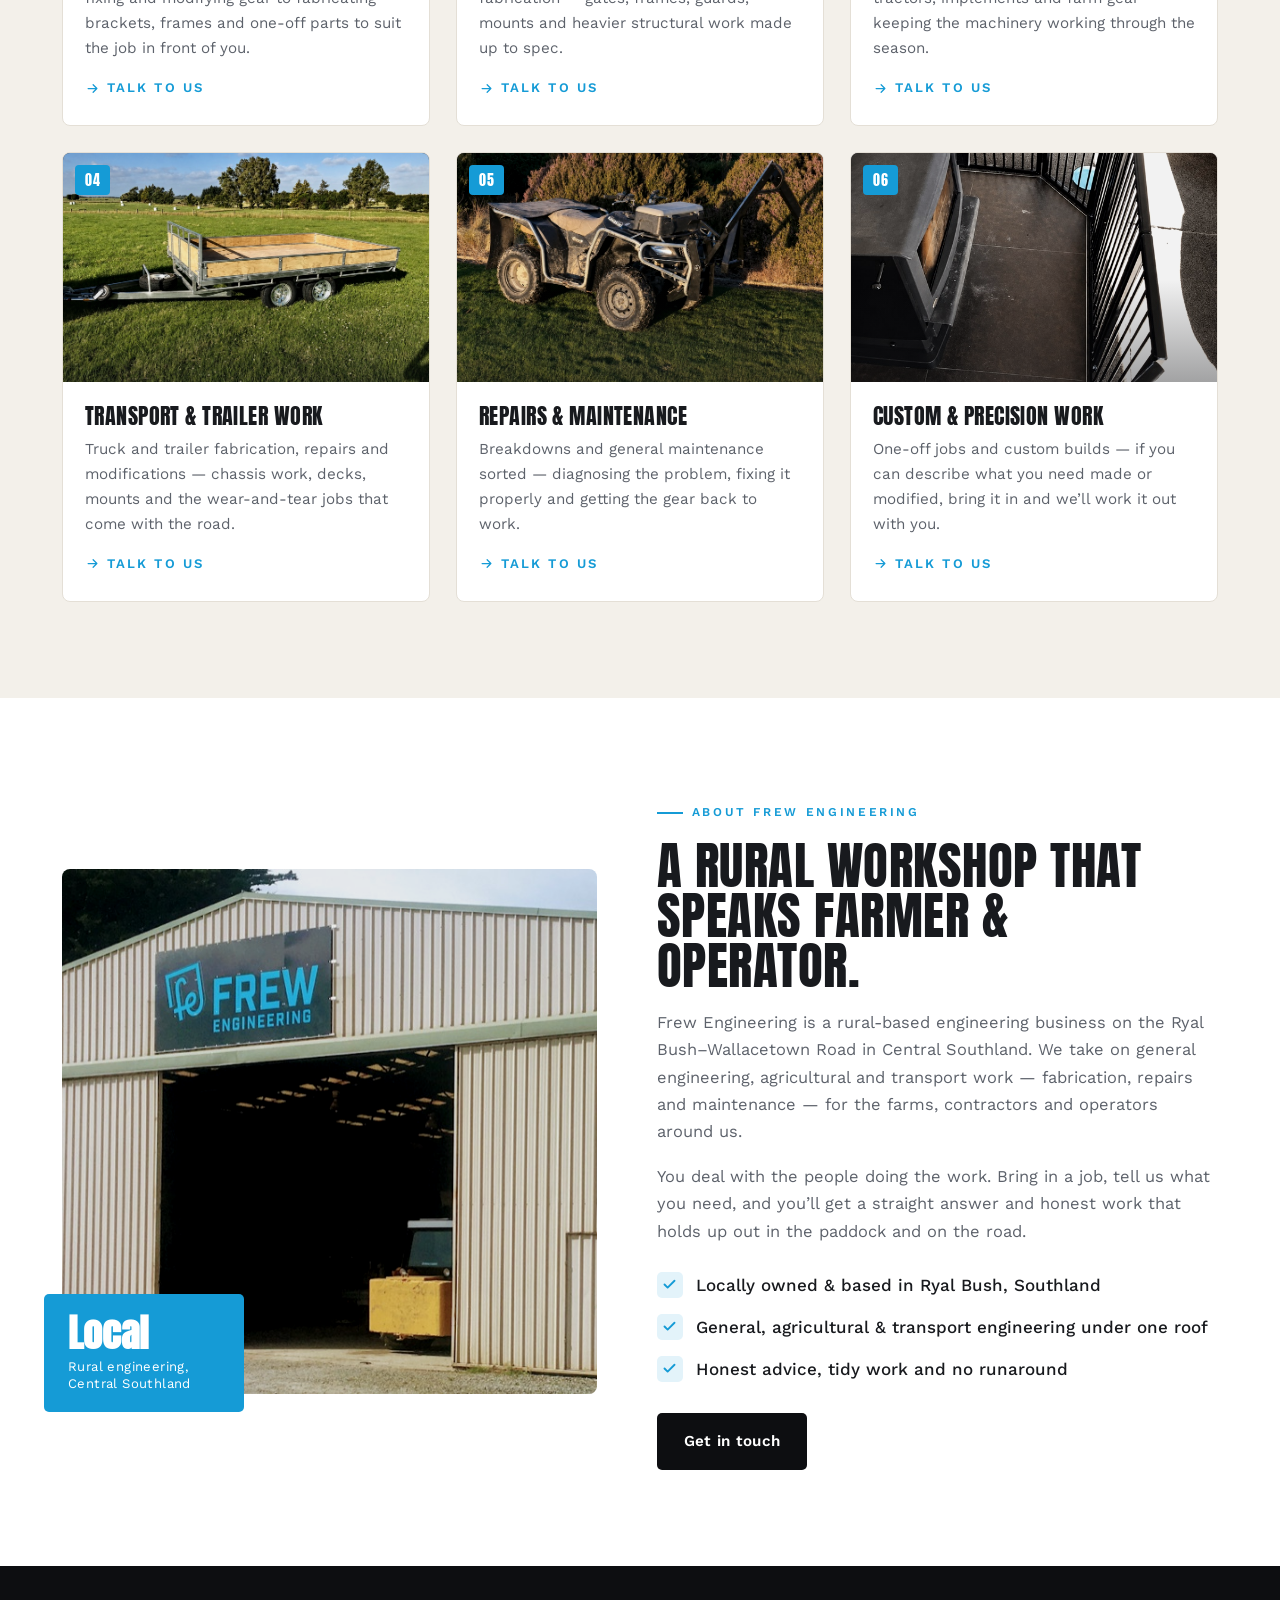
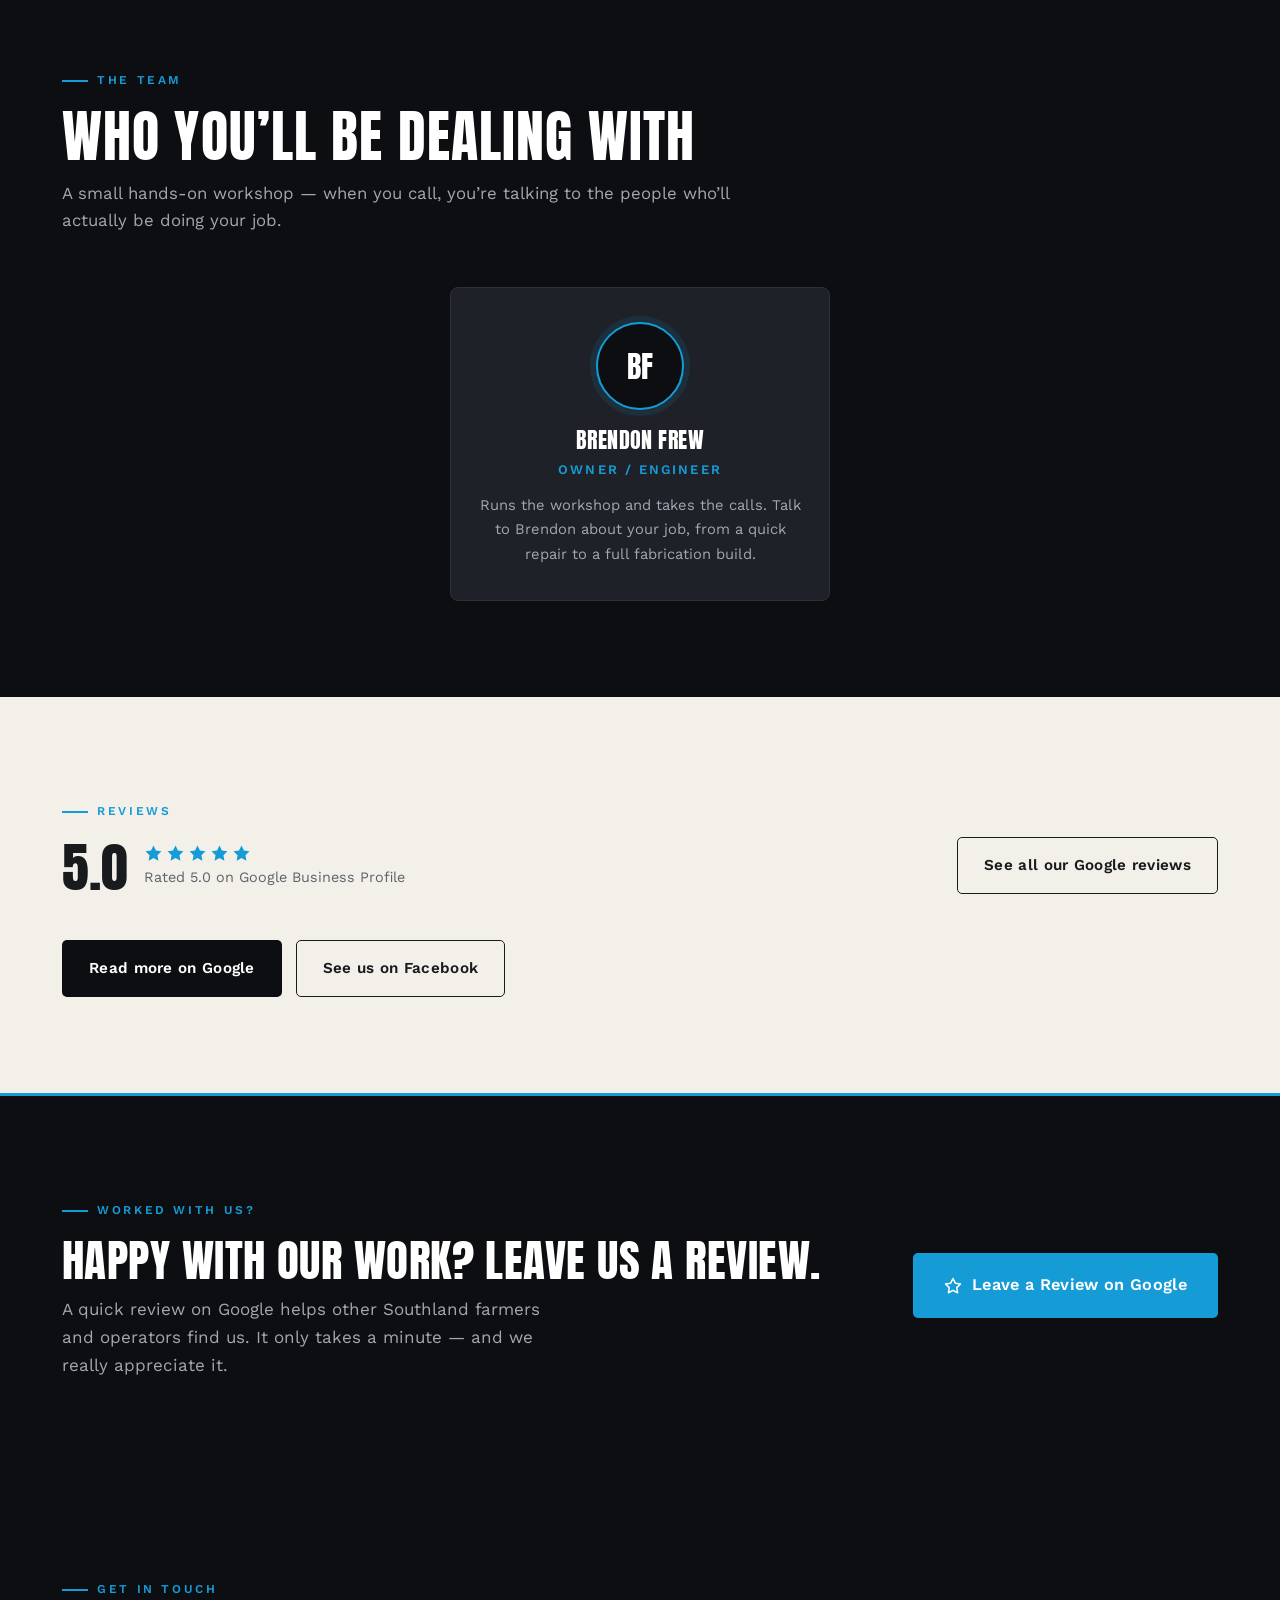
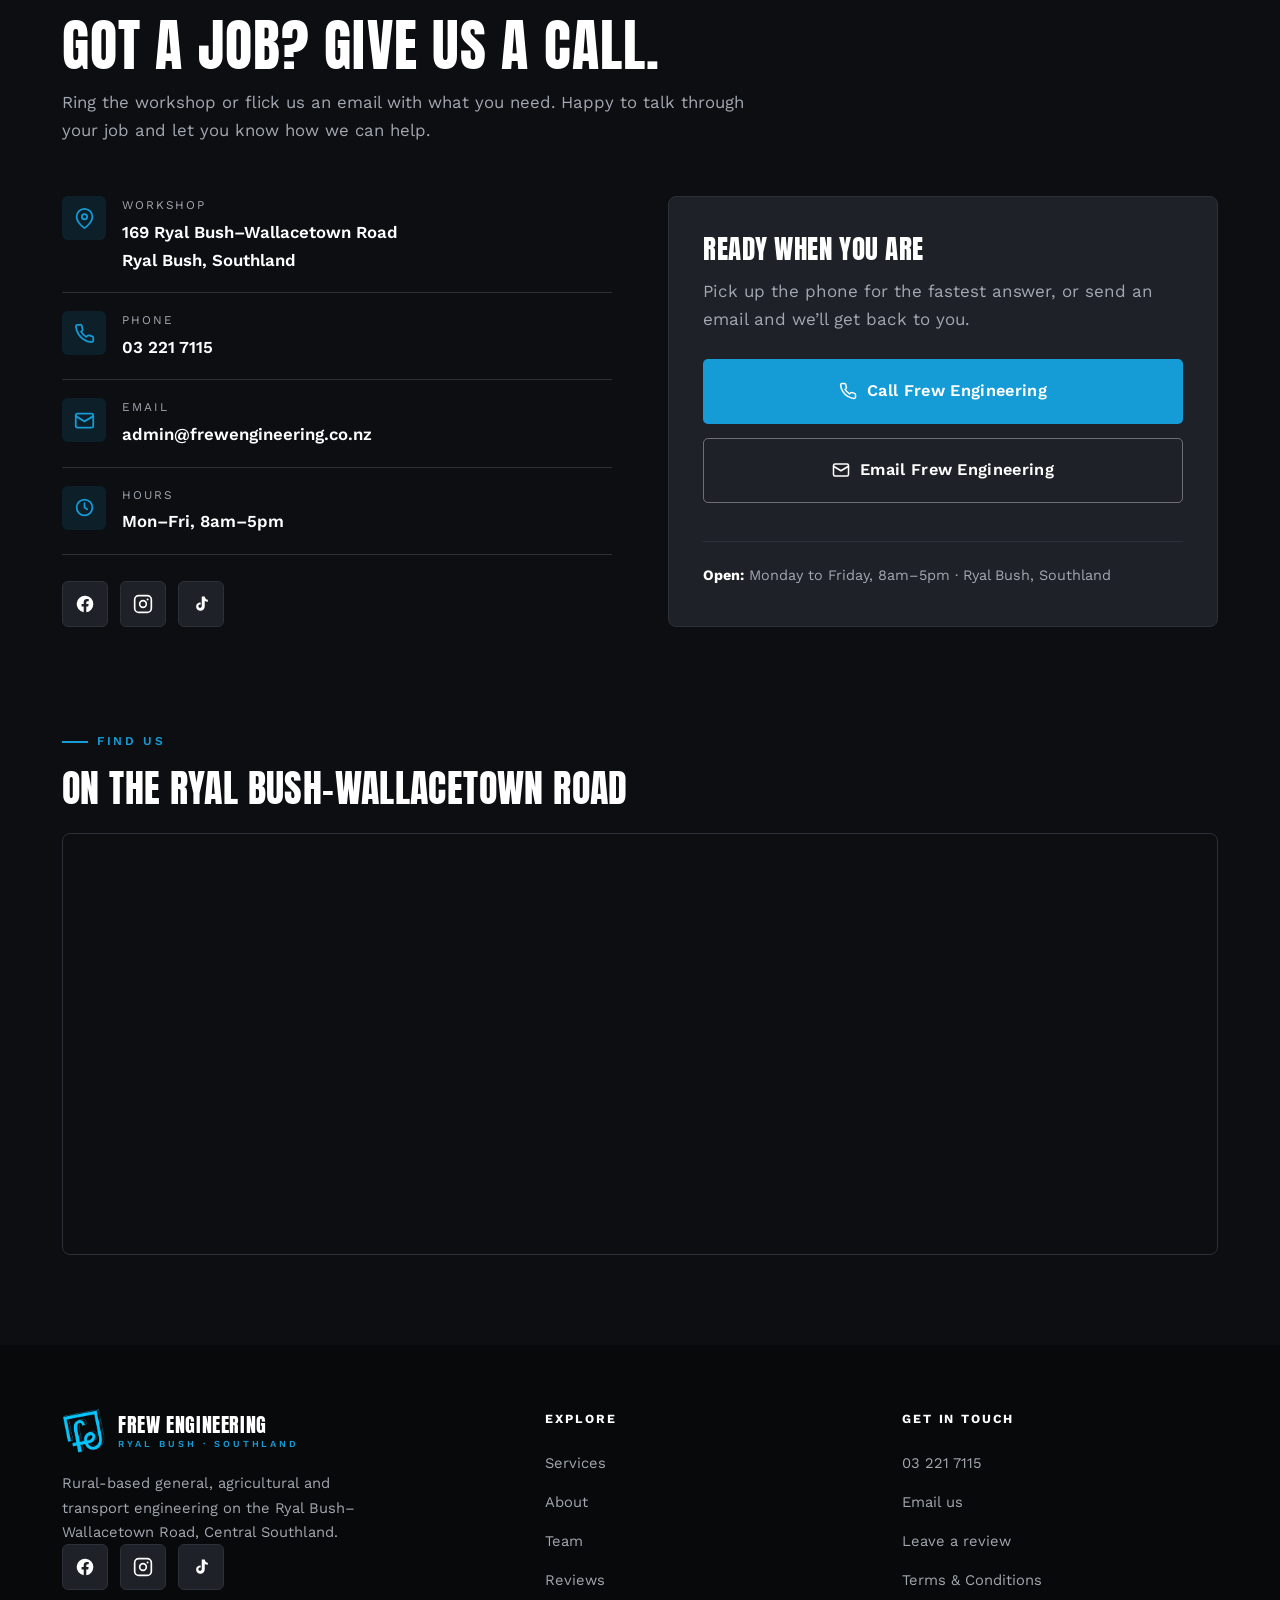
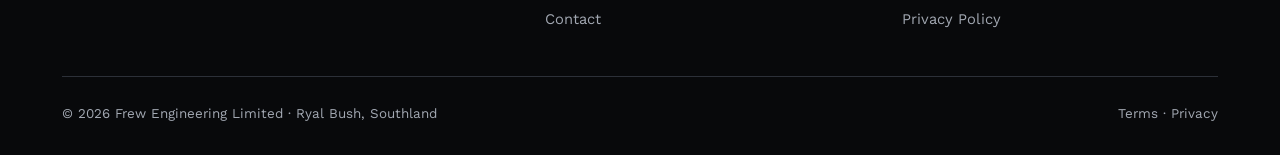
==== commit 164925cd: "Team: remove example team cards, keep the owner" ====
--- a/index.html
+++ b/index.html
@@ -186,26 +186,12 @@
       <h2>Who you&rsquo;ll be dealing with</h2>
       <p>A small hands-on workshop &mdash; when you call, you&rsquo;re talking to the people who&rsquo;ll actually be doing your job.</p>
     </div>
-    <div class="crew-grid">
+    <div class="crew-grid" style="grid-template-columns:minmax(0,380px);justify-content:center">
       <article class="crew-card reveal">
         <div class="avatar">BF</div>
         <h3>Brendon Frew</h3>
         <div class="crew-role">Owner / Engineer</div>
         <p>Runs the workshop and takes the calls. Talk to Brendon about your job, from a quick repair to a full fabrication build.</p>
-      </article>
-      <article class="crew-card reveal">
-        <div class="avatar">WT</div>
-        <h3>Workshop Team</h3>
-        <div class="crew-role">Fabrication &amp; Welding</div>
-        <p>Hands on the tools &mdash; welding, fabrication and repairs, getting your gear done to a tidy, lasting standard.</p>
-        <span class="crew-badge">Example role</span>
-      </article>
-      <article class="crew-card reveal">
-        <div class="avatar">AG</div>
-        <h3>On-Farm &amp; Ag</h3>
-        <div class="crew-role">Agricultural Work</div>
-        <p>Focused on tractors, implements and farm machinery &mdash; keeping Southland gear running through the season.</p>
-        <span class="crew-badge">Example role</span>
       </article>
     </div>
   </div>
